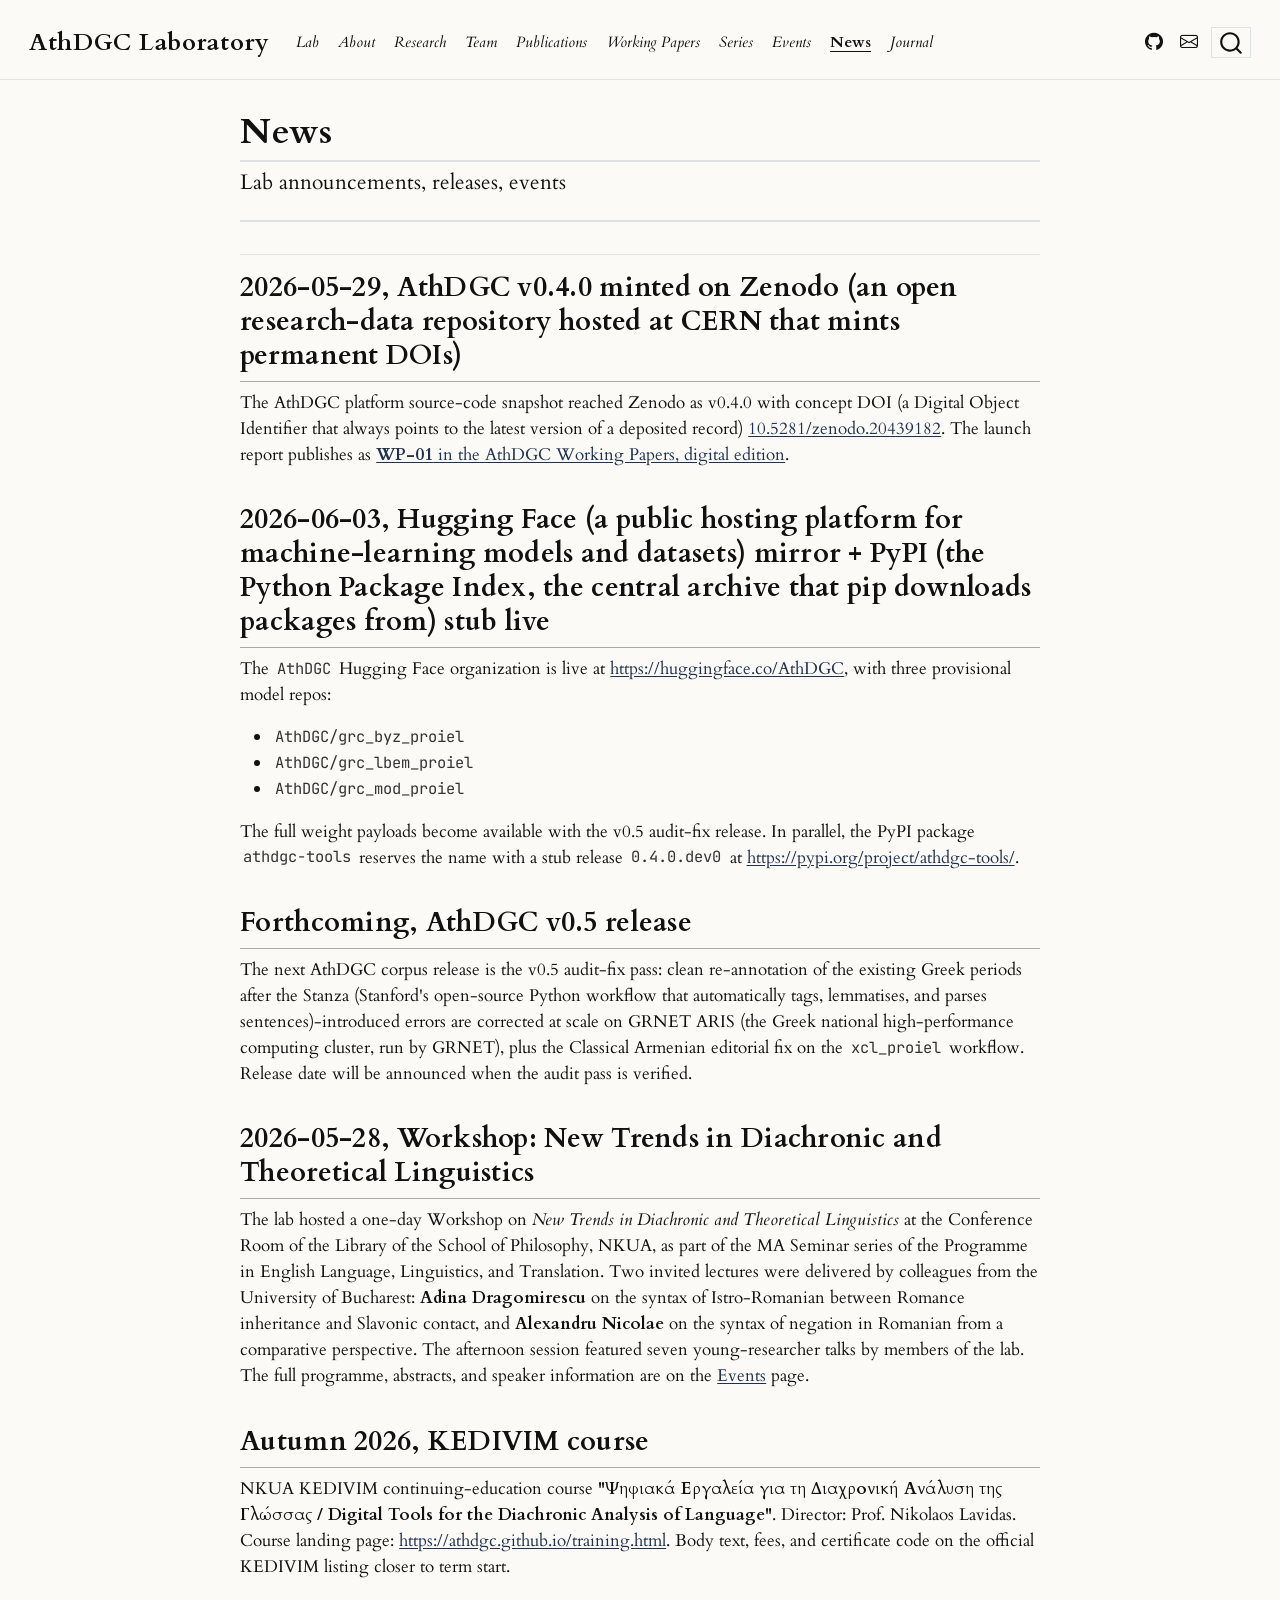
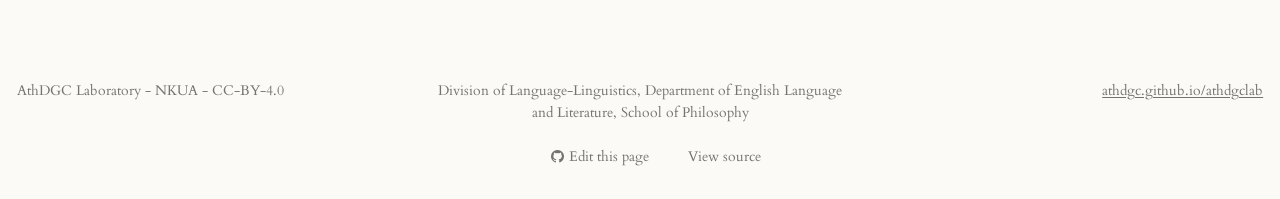
==== news.html @ 8c5eea81 "AthDGC Laboratory website" ====
<!DOCTYPE html>
<html xmlns="http://www.w3.org/1999/xhtml" lang="en" xml:lang="en"><head>

<meta charset="utf-8">
<meta name="generator" content="quarto-1.9.38">

<meta name="viewport" content="width=device-width, initial-scale=1.0, user-scalable=yes">


<title>News – AthDGC Laboratory</title>
<style>
/* Default styles provided by pandoc.
** See https://pandoc.org/MANUAL.html#variables-for-html for config info.
*/
code{white-space: pre-wrap;}
span.smallcaps{font-variant: small-caps;}
div.columns{display: flex; gap: min(4vw, 1.5em);}
div.column{flex: auto; overflow-x: auto;}
div.hanging-indent{margin-left: 1.5em; text-indent: -1.5em;}
ul.task-list{list-style: none;}
ul.task-list li input[type="checkbox"] {
  width: 0.8em;
  margin: 0 0.8em 0.2em -1em; /* quarto-specific, see https://github.com/quarto-dev/quarto-cli/issues/4556 */ 
  vertical-align: middle;
}
</style>


<script src="site_libs/quarto-nav/quarto-nav.js"></script>
<script src="site_libs/quarto-nav/headroom.min.js"></script>
<script src="site_libs/clipboard/clipboard.min.js"></script>
<script src="site_libs/quarto-search/autocomplete.umd.js"></script>
<script src="site_libs/quarto-search/fuse.min.js"></script>
<script src="site_libs/quarto-search/quarto-search.js"></script>
<meta name="quarto:offset" content="./">
<link href="./assets/favicon.svg" rel="icon" type="image/svg+xml">
<script src="site_libs/quarto-html/quarto.js" type="module"></script>
<script src="site_libs/quarto-html/tabsets/tabsets.js" type="module"></script>
<script src="site_libs/quarto-html/popper.min.js"></script>
<script src="site_libs/quarto-html/tippy.umd.min.js"></script>
<script src="site_libs/quarto-html/anchor.min.js"></script>
<link href="site_libs/quarto-html/tippy.css" rel="stylesheet">
<link href="site_libs/quarto-html/quarto-syntax-highlighting-4f28ba486269c24c37d6df9a1cf56ebb.css" rel="stylesheet" id="quarto-text-highlighting-styles">
<script src="site_libs/bootstrap/bootstrap.min.js"></script>
<link href="site_libs/bootstrap/bootstrap-icons.css" rel="stylesheet">
<link href="site_libs/bootstrap/bootstrap-739c84139b13f6cf8698549b638f01c8.min.css" rel="stylesheet" append-hash="true" id="quarto-bootstrap" data-mode="light">
<script id="quarto-search-options" type="application/json">{
  "location": "navbar",
  "copy-button": false,
  "collapse-after": 3,
  "panel-placement": "end",
  "type": "overlay",
  "limit": 50,
  "keyboard-shortcut": [
    "f",
    "/",
    "s"
  ],
  "language": {
    "search-no-results-text": "No results",
    "search-matching-documents-text": "matching documents",
    "search-copy-link-title": "Copy link to search",
    "search-hide-matches-text": "Hide additional matches",
    "search-more-match-text": "more match in this document",
    "search-more-matches-text": "more matches in this document",
    "search-clear-button-title": "Clear",
    "search-text-placeholder": "",
    "search-detached-cancel-button-title": "Cancel",
    "search-submit-button-title": "Submit",
    "search-label": "Search"
  }
}</script>


<link rel="stylesheet" href="themes/lavidas-extras.css">
</head>

<body class="nav-fixed fullcontent quarto-light">

<div id="quarto-search-results"></div>
  <header id="quarto-header" class="headroom fixed-top">
    <nav class="navbar navbar-expand-lg " data-bs-theme="dark">
      <div class="navbar-container container-fluid">
      <div class="navbar-brand-container mx-auto">
    <a class="navbar-brand" href="./index.html">
    <span class="navbar-title">AthDGC Laboratory</span>
    </a>
  </div>
            <div id="quarto-search" class="" title="Search"></div>
          <button class="navbar-toggler" type="button" data-bs-toggle="collapse" data-bs-target="#navbarCollapse" aria-controls="navbarCollapse" role="menu" aria-expanded="false" aria-label="Toggle navigation" onclick="if (window.quartoToggleHeadroom) { window.quartoToggleHeadroom(); }">
  <span class="navbar-toggler-icon"></span>
</button>
          <div class="collapse navbar-collapse" id="navbarCollapse">
            <ul class="navbar-nav navbar-nav-scroll me-auto">
  <li class="nav-item">
    <a class="nav-link" href="./index.html"> 
<span class="menu-text">Lab</span></a>
  </li>  
  <li class="nav-item">
    <a class="nav-link" href="./about.html"> 
<span class="menu-text">About</span></a>
  </li>  
  <li class="nav-item">
    <a class="nav-link" href="./research.html"> 
<span class="menu-text">Research</span></a>
  </li>  
  <li class="nav-item">
    <a class="nav-link" href="./team.html"> 
<span class="menu-text">Team</span></a>
  </li>  
  <li class="nav-item">
    <a class="nav-link" href="./publications.html"> 
<span class="menu-text">Publications</span></a>
  </li>  
  <li class="nav-item">
    <a class="nav-link" href="./working-papers.html"> 
<span class="menu-text">Working Papers</span></a>
  </li>  
  <li class="nav-item">
    <a class="nav-link" href="./series.html"> 
<span class="menu-text">Series</span></a>
  </li>  
  <li class="nav-item">
    <a class="nav-link" href="./events.html"> 
<span class="menu-text">Events</span></a>
  </li>  
  <li class="nav-item">
    <a class="nav-link active" href="./news.html" aria-current="page"> 
<span class="menu-text">News</span></a>
  </li>  
  <li class="nav-item">
    <a class="nav-link" href="./journal.html"> 
<span class="menu-text">Journal</span></a>
  </li>  
</ul>
            <ul class="navbar-nav navbar-nav-scroll ms-auto">
  <li class="nav-item compact">
    <a class="nav-link" href="https://github.com/AthDGC"> <i class="bi bi-github" role="img" aria-label="GitHub">
</i> 
<span class="menu-text"></span></a>
  </li>  
  <li class="nav-item compact">
    <a class="nav-link" href="mailto:nlavidas@enl.uoa.gr"> <i class="bi bi-envelope" role="img" aria-label="Contact">
</i> 
<span class="menu-text"></span></a>
  </li>  
</ul>
          </div> <!-- /navcollapse -->
            <div class="quarto-navbar-tools">
</div>
      </div> <!-- /container-fluid -->
    </nav>
</header>
<!-- content -->
<div id="quarto-content" class="quarto-container page-columns page-rows-contents page-layout-article page-navbar">
<!-- sidebar -->
<!-- margin-sidebar -->
    
<!-- main -->
<main class="content" id="quarto-document-content">

<header id="title-block-header" class="quarto-title-block default">
<div class="quarto-title">
<h1 class="title">News</h1>
<p class="subtitle lead">Lab announcements, releases, events</p>
</div>



<div class="quarto-title-meta">

    
  
    
  </div>
  


</header>


<section id="athdgc-v0.4.0-minted-on-zenodo-an-open-research-data-repository-hosted-at-cern-that-mints-permanent-dois" class="level2">
<h2 class="anchored" data-anchor-id="athdgc-v0.4.0-minted-on-zenodo-an-open-research-data-repository-hosted-at-cern-that-mints-permanent-dois">2026-05-29, AthDGC v0.4.0 minted on Zenodo (an open research-data repository hosted at CERN that mints permanent DOIs)</h2>
<p>The AthDGC platform source-code snapshot reached Zenodo as v0.4.0 with concept DOI (a Digital Object Identifier that always points to the latest version of a deposited record) <a href="https://doi.org/10.5281/zenodo.20439182">10.5281/zenodo.20439182</a>. The launch report publishes as <a href="./papers/01-athdgc-launch.html"><strong>WP-01</strong> in the AthDGC Working Papers, digital edition</a>.</p>
</section>
<section id="hugging-face-a-public-hosting-platform-for-machine-learning-models-and-datasets-mirror-pypi-the-python-package-index-the-central-archive-that-pip-downloads-packages-from-stub-live" class="level2">
<h2 class="anchored" data-anchor-id="hugging-face-a-public-hosting-platform-for-machine-learning-models-and-datasets-mirror-pypi-the-python-package-index-the-central-archive-that-pip-downloads-packages-from-stub-live">2026-06-03, Hugging Face (a public hosting platform for machine-learning models and datasets) mirror + PyPI (the Python Package Index, the central archive that pip downloads packages from) stub live</h2>
<p>The <code>AthDGC</code> Hugging Face organization is live at <a href="https://huggingface.co/AthDGC" class="uri">https://huggingface.co/AthDGC</a>, with three provisional model repos:</p>
<ul>
<li><code>AthDGC/grc_byz_proiel</code></li>
<li><code>AthDGC/grc_lbem_proiel</code></li>
<li><code>AthDGC/grc_mod_proiel</code></li>
</ul>
<p>The full weight payloads become available with the v0.5 audit-fix release. In parallel, the PyPI package <code>athdgc-tools</code> reserves the name with a stub release <code>0.4.0.dev0</code> at <a href="https://pypi.org/project/athdgc-tools/" class="uri">https://pypi.org/project/athdgc-tools/</a>.</p>
</section>
<section id="forthcoming-athdgc-v0.5-release" class="level2">
<h2 class="anchored" data-anchor-id="forthcoming-athdgc-v0.5-release">Forthcoming, AthDGC v0.5 release</h2>
<p>The next AthDGC corpus release is the v0.5 audit-fix pass: clean re-annotation of the existing Greek periods after the Stanza (Stanford's open-source Python workflow that automatically tags, lemmatises, and parses sentences)-introduced errors are corrected at scale on GRNET ARIS (the Greek national high-performance computing cluster, run by GRNET), plus the Classical Armenian editorial fix on the <code>xcl_proiel</code> workflow. Release date will be announced when the audit pass is verified.</p>
</section>
<section id="workshop-new-trends-in-diachronic-and-theoretical-linguistics" class="level2">
<h2 class="anchored" data-anchor-id="workshop-new-trends-in-diachronic-and-theoretical-linguistics">2026-05-28, Workshop: New Trends in Diachronic and Theoretical Linguistics</h2>
<p>The lab hosted a one-day Workshop on <em>New Trends in Diachronic and Theoretical Linguistics</em> at the Conference Room of the Library of the School of Philosophy, NKUA, as part of the MA Seminar series of the Programme in English Language, Linguistics, and Translation. Two invited lectures were delivered by colleagues from the University of Bucharest: <strong>Adina Dragomirescu</strong> on the syntax of Istro-Romanian between Romance inheritance and Slavonic contact, and <strong>Alexandru Nicolae</strong> on the syntax of negation in Romanian from a comparative perspective. The afternoon session featured seven young-researcher talks by members of the lab. The full programme, abstracts, and speaker information are on the <a href="./events.html">Events</a> page.</p>
</section>
<section id="autumn-2026-kedivim-course" class="level2">
<h2 class="anchored" data-anchor-id="autumn-2026-kedivim-course">Autumn 2026, KEDIVIM course</h2>
<p>NKUA KEDIVIM continuing-education course <strong>"Ψηφιακά Εργαλεία για τη Διαχρονική Ανάλυση της Γλώσσας / Digital Tools for the Diachronic Analysis of Language"</strong>. Director: Prof. Nikolaos Lavidas. Course landing page: <a href="https://athdgc.github.io/training.html" class="uri">https://athdgc.github.io/training.html</a>. Body text, fees, and certificate code on the official KEDIVIM listing closer to term start.</p>


</section>

</main> <!-- /main -->
<script id="quarto-html-after-body" type="application/javascript">
  window.document.addEventListener("DOMContentLoaded", function (event) {
    const icon = "";
    const anchorJS = new window.AnchorJS();
    anchorJS.options = {
      placement: 'right',
      icon: icon
    };
    anchorJS.add('.anchored');
    const isCodeAnnotation = (el) => {
      for (const clz of el.classList) {
        if (clz.startsWith('code-annotation-')) {                     
          return true;
        }
      }
      return false;
    }
    const onCopySuccess = function(e) {
      // button target
      const button = e.trigger;
      // don't keep focus
      button.blur();
      // flash "checked"
      button.classList.add('code-copy-button-checked');
      var currentTitle = button.getAttribute("title");
      button.setAttribute("title", "Copied!");
      let tooltip;
      if (window.bootstrap) {
        button.setAttribute("data-bs-toggle", "tooltip");
        button.setAttribute("data-bs-placement", "left");
        button.setAttribute("data-bs-title", "Copied!");
        tooltip = new bootstrap.Tooltip(button, 
          { trigger: "manual", 
            customClass: "code-copy-button-tooltip",
            offset: [0, -8]});
        tooltip.show();    
      }
      setTimeout(function() {
        if (tooltip) {
          tooltip.hide();
          button.removeAttribute("data-bs-title");
          button.removeAttribute("data-bs-toggle");
          button.removeAttribute("data-bs-placement");
        }
        button.setAttribute("title", currentTitle);
        button.classList.remove('code-copy-button-checked');
      }, 1000);
      // clear code selection
      e.clearSelection();
    }
    const getTextToCopy = function(trigger) {
      const outerScaffold = trigger.parentElement.cloneNode(true);
      const codeEl = outerScaffold.querySelector('code');
      for (const childEl of codeEl.children) {
        if (isCodeAnnotation(childEl)) {
          childEl.remove();
        }
      }
      return codeEl.innerText;
    }
    const clipboard = new window.ClipboardJS('.code-copy-button:not([data-in-quarto-modal])', {
      text: getTextToCopy
    });
    clipboard.on('success', onCopySuccess);
    if (window.document.getElementById('quarto-embedded-source-code-modal')) {
      const clipboardModal = new window.ClipboardJS('.code-copy-button[data-in-quarto-modal]', {
        text: getTextToCopy,
        container: window.document.getElementById('quarto-embedded-source-code-modal')
      });
      clipboardModal.on('success', onCopySuccess);
    }
      var localhostRegex = new RegExp(/^(?:http|https):\/\/localhost\:?[0-9]*\//);
      var mailtoRegex = new RegExp(/^mailto:/);
        var filterRegex = new RegExp("https:\/\/athdgc\.github\.io\/athdgclab");
      var isInternal = (href) => {
          return filterRegex.test(href) || localhostRegex.test(href) || mailtoRegex.test(href);
      }
      // Inspect non-navigation links and adorn them if external
     var links = window.document.querySelectorAll('a[href]:not(.nav-link):not(.navbar-brand):not(.toc-action):not(.sidebar-link):not(.sidebar-item-toggle):not(.pagination-link):not(.no-external):not([aria-hidden]):not(.dropdown-item):not(.quarto-navigation-tool):not(.about-link)');
      for (var i=0; i<links.length; i++) {
        const link = links[i];
        if (!isInternal(link.href)) {
          // undo the damage that might have been done by quarto-nav.js in the case of
          // links that we want to consider external
          if (link.dataset.originalHref !== undefined) {
            link.href = link.dataset.originalHref;
          }
        }
      }
    function tippyHover(el, contentFn, onTriggerFn, onUntriggerFn) {
      const config = {
        allowHTML: true,
        maxWidth: 500,
        delay: 100,
        arrow: false,
        appendTo: function(el) {
            return el.parentElement;
        },
        interactive: true,
        interactiveBorder: 10,
        theme: 'quarto',
        placement: 'bottom-start',
      };
      if (contentFn) {
        config.content = contentFn;
      }
      if (onTriggerFn) {
        config.onTrigger = onTriggerFn;
      }
      if (onUntriggerFn) {
        config.onUntrigger = onUntriggerFn;
      }
      window.tippy(el, config); 
    }
    const noterefs = window.document.querySelectorAll('a[role="doc-noteref"]');
    for (var i=0; i<noterefs.length; i++) {
      const ref = noterefs[i];
      tippyHover(ref, function() {
        // use id or data attribute instead here
        let href = ref.getAttribute('data-footnote-href') || ref.getAttribute('href');
        try { href = new URL(href).hash; } catch {}
        const id = href.replace(/^#\/?/, "");
        const note = window.document.getElementById(id);
        if (note) {
          return note.innerHTML;
        } else {
          return "";
        }
      });
    }
    const xrefs = window.document.querySelectorAll('a.quarto-xref');
    const processXRef = (id, note) => {
      // Strip column container classes
      const stripColumnClz = (el) => {
        el.classList.remove("page-full", "page-columns");
        if (el.children) {
          for (const child of el.children) {
            stripColumnClz(child);
          }
        }
      }
      stripColumnClz(note)
      if (id === null || id.startsWith('sec-')) {
        // Special case sections, only their first couple elements
        const container = document.createElement("div");
        if (note.children && note.children.length > 2) {
          container.appendChild(note.children[0].cloneNode(true));
          for (let i = 1; i < note.children.length; i++) {
            const child = note.children[i];
            if (child.tagName === "P" && child.innerText === "") {
              continue;
            } else {
              container.appendChild(child.cloneNode(true));
              break;
            }
          }
          if (window.Quarto?.typesetMath) {
            window.Quarto.typesetMath(container);
          }
          return container.innerHTML
        } else {
          if (window.Quarto?.typesetMath) {
            window.Quarto.typesetMath(note);
          }
          return note.innerHTML;
        }
      } else {
        // Remove any anchor links if they are present
        const anchorLink = note.querySelector('a.anchorjs-link');
        if (anchorLink) {
          anchorLink.remove();
        }
        if (window.Quarto?.typesetMath) {
          window.Quarto.typesetMath(note);
        }
        if (note.classList.contains("callout")) {
          return note.outerHTML;
        } else {
          return note.innerHTML;
        }
      }
    }
    for (var i=0; i<xrefs.length; i++) {
      const xref = xrefs[i];
      tippyHover(xref, undefined, function(instance) {
        instance.disable();
        let url = xref.getAttribute('href');
        let hash = undefined; 
        if (url.startsWith('#')) {
          hash = url;
        } else {
          try { hash = new URL(url).hash; } catch {}
        }
        if (hash) {
          const id = hash.replace(/^#\/?/, "");
          const note = window.document.getElementById(id);
          if (note !== null) {
            try {
              const html = processXRef(id, note.cloneNode(true));
              instance.setContent(html);
            } finally {
              instance.enable();
              instance.show();
            }
          } else {
            // See if we can fetch this
            fetch(url.split('#')[0])
            .then(res => res.text())
            .then(html => {
              const parser = new DOMParser();
              const htmlDoc = parser.parseFromString(html, "text/html");
              const note = htmlDoc.getElementById(id);
              if (note !== null) {
                const html = processXRef(id, note);
                instance.setContent(html);
              } 
            }).finally(() => {
              instance.enable();
              instance.show();
            });
          }
        } else {
          // See if we can fetch a full url (with no hash to target)
          // This is a special case and we should probably do some content thinning / targeting
          fetch(url)
          .then(res => res.text())
          .then(html => {
            const parser = new DOMParser();
            const htmlDoc = parser.parseFromString(html, "text/html");
            const note = htmlDoc.querySelector('main.content');
            if (note !== null) {
              // This should only happen for chapter cross references
              // (since there is no id in the URL)
              // remove the first header
              if (note.children.length > 0 && note.children[0].tagName === "HEADER") {
                note.children[0].remove();
              }
              const html = processXRef(null, note);
              instance.setContent(html);
            } 
          }).finally(() => {
            instance.enable();
            instance.show();
          });
        }
      }, function(instance) {
      });
    }
        let selectedAnnoteEl;
        const selectorForAnnotation = ( cell, annotation) => {
          let cellAttr = 'data-code-cell="' + cell + '"';
          let lineAttr = 'data-code-annotation="' +  annotation + '"';
          const selector = 'span[' + cellAttr + '][' + lineAttr + ']';
          return selector;
        }
        const selectCodeLines = (annoteEl) => {
          const doc = window.document;
          const targetCell = annoteEl.getAttribute("data-target-cell");
          const targetAnnotation = annoteEl.getAttribute("data-target-annotation");
          const annoteSpan = window.document.querySelector(selectorForAnnotation(targetCell, targetAnnotation));
          const lines = annoteSpan.getAttribute("data-code-lines").split(",");
          const lineIds = lines.map((line) => {
            return targetCell + "-" + line;
          })
          let top = null;
          let height = null;
          let parent = null;
          if (lineIds.length > 0) {
              //compute the position of the single el (top and bottom and make a div)
              const el = window.document.getElementById(lineIds[0]);
              top = el.offsetTop;
              height = el.offsetHeight;
              parent = el.parentElement.parentElement;
            if (lineIds.length > 1) {
              const lastEl = window.document.getElementById(lineIds[lineIds.length - 1]);
              const bottom = lastEl.offsetTop + lastEl.offsetHeight;
              height = bottom - top;
            }
            if (top !== null && height !== null && parent !== null) {
              // cook up a div (if necessary) and position it 
              let div = window.document.getElementById("code-annotation-line-highlight");
              if (div === null) {
                div = window.document.createElement("div");
                div.setAttribute("id", "code-annotation-line-highlight");
                div.style.position = 'absolute';
                parent.appendChild(div);
              }
              div.style.top = top - 2 + "px";
              div.style.height = height + 4 + "px";
              div.style.left = 0;
              let gutterDiv = window.document.getElementById("code-annotation-line-highlight-gutter");
              if (gutterDiv === null) {
                gutterDiv = window.document.createElement("div");
                gutterDiv.setAttribute("id", "code-annotation-line-highlight-gutter");
                gutterDiv.style.position = 'absolute';
                const codeCell = window.document.getElementById(targetCell);
                const gutter = codeCell.querySelector('.code-annotation-gutter');
                gutter.appendChild(gutterDiv);
              }
              gutterDiv.style.top = top - 2 + "px";
              gutterDiv.style.height = height + 4 + "px";
            }
            selectedAnnoteEl = annoteEl;
          }
        };
        const unselectCodeLines = () => {
          const elementsIds = ["code-annotation-line-highlight", "code-annotation-line-highlight-gutter"];
          elementsIds.forEach((elId) => {
            const div = window.document.getElementById(elId);
            if (div) {
              div.remove();
            }
          });
          selectedAnnoteEl = undefined;
        };
          // Handle positioning of the toggle
      window.addEventListener(
        "resize",
        throttle(() => {
          elRect = undefined;
          if (selectedAnnoteEl) {
            selectCodeLines(selectedAnnoteEl);
          }
        }, 10)
      );
      function throttle(fn, ms) {
      let throttle = false;
      let timer;
        return (...args) => {
          if(!throttle) { // first call gets through
              fn.apply(this, args);
              throttle = true;
          } else { // all the others get throttled
              if(timer) clearTimeout(timer); // cancel #2
              timer = setTimeout(() => {
                fn.apply(this, args);
                timer = throttle = false;
              }, ms);
          }
        };
      }
        // Attach click handler to the DT
        const annoteDls = window.document.querySelectorAll('dt[data-target-cell]');
        for (const annoteDlNode of annoteDls) {
          annoteDlNode.addEventListener('click', (event) => {
            const clickedEl = event.target;
            if (clickedEl !== selectedAnnoteEl) {
              unselectCodeLines();
              const activeEl = window.document.querySelector('dt[data-target-cell].code-annotation-active');
              if (activeEl) {
                activeEl.classList.remove('code-annotation-active');
              }
              selectCodeLines(clickedEl);
              clickedEl.classList.add('code-annotation-active');
            } else {
              // Unselect the line
              unselectCodeLines();
              clickedEl.classList.remove('code-annotation-active');
            }
          });
        }
    const findCites = (el) => {
      const parentEl = el.parentElement;
      if (parentEl) {
        const cites = parentEl.dataset.cites;
        if (cites) {
          return {
            el,
            cites: cites.split(' ')
          };
        } else {
          return findCites(el.parentElement)
        }
      } else {
        return undefined;
      }
    };
    var bibliorefs = window.document.querySelectorAll('a[role="doc-biblioref"]');
    for (var i=0; i<bibliorefs.length; i++) {
      const ref = bibliorefs[i];
      const citeInfo = findCites(ref);
      if (citeInfo) {
        tippyHover(citeInfo.el, function() {
          var popup = window.document.createElement('div');
          citeInfo.cites.forEach(function(cite) {
            var citeDiv = window.document.createElement('div');
            citeDiv.classList.add('hanging-indent');
            citeDiv.classList.add('csl-entry');
            var biblioDiv = window.document.getElementById('ref-' + cite);
            if (biblioDiv) {
              citeDiv.innerHTML = biblioDiv.innerHTML;
            }
            popup.appendChild(citeDiv);
          });
          return popup.innerHTML;
        });
      }
    }
  });
  </script>
</div> <!-- /content -->
<footer class="footer">
  <div class="nav-footer">
    <div class="nav-footer-left">
<p>AthDGC Laboratory - NKUA - CC-BY-4.0</p>
</div>   
    <div class="nav-footer-center">
<p>Division of Language-Linguistics, Department of English Language and Literature, School of Philosophy</p>
<div class="toc-actions"><ul><li><a href="https://github.com/AthDGC/athdgclab/edit/main/news.qmd" class="toc-action"><i class="bi bi-github"></i>Edit this page</a></li><li><a href="https://github.com/AthDGC/athdgclab/blob/main/news.qmd" class="toc-action"><i class="bi empty"></i>View source</a></li></ul></div></div>
    <div class="nav-footer-right">
<p><a href="https://athdgc.github.io/athdgclab">athdgc.github.io/athdgclab</a></p>
</div>
  </div>
</footer>




</body></html>
---- site_libs/quarto-html/tippy.css ----
.tippy-box[data-animation=fade][data-state=hidden]{opacity:0}[data-tippy-root]{max-width:calc(100vw - 10px)}.tippy-box{position:relative;background-color:#333;color:#fff;border-radius:4px;font-size:14px;line-height:1.4;white-space:normal;outline:0;transition-property:transform,visibility,opacity}.tippy-box[data-placement^=top]>.tippy-arrow{bottom:0}.tippy-box[data-placement^=top]>.tippy-arrow:before{bottom:-7px;left:0;border-width:8px 8px 0;border-top-color:initial;transform-origin:center top}.tippy-box[data-placement^=bottom]>.tippy-arrow{top:0}.tippy-box[data-placement^=bottom]>.tippy-arrow:before{top:-7px;left:0;border-width:0 8px 8px;border-bottom-color:initial;transform-origin:center bottom}.tippy-box[data-placement^=left]>.tippy-arrow{right:0}.tippy-box[data-placement^=left]>.tippy-arrow:before{border-width:8px 0 8px 8px;border-left-color:initial;right:-7px;transform-origin:center left}.tippy-box[data-placement^=right]>.tippy-arrow{left:0}.tippy-box[data-placement^=right]>.tippy-arrow:before{left:-7px;border-width:8px 8px 8px 0;border-right-color:initial;transform-origin:center right}.tippy-box[data-inertia][data-state=visible]{transition-timing-function:cubic-bezier(.54,1.5,.38,1.11)}.tippy-arrow{width:16px;height:16px;color:#333}.tippy-arrow:before{content:"";position:absolute;border-color:transparent;border-style:solid}.tippy-content{position:relative;padding:5px 9px;z-index:1}
---- site_libs/quarto-html/quarto-syntax-highlighting-4f28ba486269c24c37d6df9a1cf56ebb.css ----
/* quarto syntax highlight colors */
:root {
  --quarto-hl-ot-color: #003B4F;
  --quarto-hl-at-color: #657422;
  --quarto-hl-ss-color: #20794D;
  --quarto-hl-an-color: #5E5E5E;
  --quarto-hl-fu-color: #4758AB;
  --quarto-hl-st-color: #20794D;
  --quarto-hl-cf-color: #003B4F;
  --quarto-hl-op-color: #5E5E5E;
  --quarto-hl-er-color: #AD0000;
  --quarto-hl-bn-color: #AD0000;
  --quarto-hl-al-color: #AD0000;
  --quarto-hl-va-color: #111111;
  --quarto-hl-bu-color: inherit;
  --quarto-hl-ex-color: inherit;
  --quarto-hl-pp-color: #AD0000;
  --quarto-hl-in-color: #5E5E5E;
  --quarto-hl-vs-color: #20794D;
  --quarto-hl-wa-color: #5E5E5E;
  --quarto-hl-do-color: #5E5E5E;
  --quarto-hl-im-color: #00769E;
  --quarto-hl-ch-color: #20794D;
  --quarto-hl-dt-color: #AD0000;
  --quarto-hl-fl-color: #AD0000;
  --quarto-hl-co-color: #5E5E5E;
  --quarto-hl-cv-color: #5E5E5E;
  --quarto-hl-cn-color: #8f5902;
  --quarto-hl-sc-color: #5E5E5E;
  --quarto-hl-dv-color: #AD0000;
  --quarto-hl-kw-color: #003B4F;
}

/* other quarto variables */
:root {
  --quarto-font-monospace: "JetBrains Mono", "DejaVu Sans Mono", "Consolas", monospace;
}

/* syntax highlight based on Pandoc's rules */
pre > code.sourceCode > span {
  color: #003B4F;
}

code.sourceCode > span {
  color: #003B4F;
}

div.sourceCode,
div.sourceCode pre.sourceCode {
  color: #003B4F;
}

/* Normal */
code span {
  color: #003B4F;
}

/* Alert */
code span.al {
  color: #AD0000;
  font-style: inherit;
}

/* Annotation */
code span.an {
  color: #5E5E5E;
  font-style: inherit;
}

/* Attribute */
code span.at {
  color: #657422;
  font-style: inherit;
}

/* BaseN */
code span.bn {
  color: #AD0000;
  font-style: inherit;
}

/* BuiltIn */
code span.bu {
  font-style: inherit;
}

/* ControlFlow */
code span.cf {
  color: #003B4F;
  font-weight: bold;
  font-style: inherit;
}

/* Char */
code span.ch {
  color: #20794D;
  font-style: inherit;
}

/* Constant */
code span.cn {
  color: #8f5902;
  font-style: inherit;
}

/* Comment */
code span.co {
  color: #5E5E5E;
  font-style: inherit;
}

/* CommentVar */
code span.cv {
  color: #5E5E5E;
  font-style: italic;
}

/* Documentation */
code span.do {
  color: #5E5E5E;
  font-style: italic;
}

/* DataType */
code span.dt {
  color: #AD0000;
  font-style: inherit;
}

/* DecVal */
code span.dv {
  color: #AD0000;
  font-style: inherit;
}

/* Error */
code span.er {
  color: #AD0000;
  font-style: inherit;
}

/* Extension */
code span.ex {
  font-style: inherit;
}

/* Float */
code span.fl {
  color: #AD0000;
  font-style: inherit;
}

/* Function */
code span.fu {
  color: #4758AB;
  font-style: inherit;
}

/* Import */
code span.im {
  color: #00769E;
  font-style: inherit;
}

/* Information */
code span.in {
  color: #5E5E5E;
  font-style: inherit;
}

/* Keyword */
code span.kw {
  color: #003B4F;
  font-weight: bold;
  font-style: inherit;
}

/* Operator */
code span.op {
  color: #5E5E5E;
  font-style: inherit;
}

/* Other */
code span.ot {
  color: #003B4F;
  font-style: inherit;
}

/* Preprocessor */
code span.pp {
  color: #AD0000;
  font-style: inherit;
}

/* SpecialChar */
code span.sc {
  color: #5E5E5E;
  font-style: inherit;
}

/* SpecialString */
code span.ss {
  color: #20794D;
  font-style: inherit;
}

/* String */
code span.st {
  color: #20794D;
  font-style: inherit;
}

/* Variable */
code span.va {
  color: #111111;
  font-style: inherit;
}

/* VerbatimString */
code span.vs {
  color: #20794D;
  font-style: inherit;
}

/* Warning */
code span.wa {
  color: #5E5E5E;
  font-style: italic;
}

.prevent-inlining {
  content: "</";
}

/*# sourceMappingURL=6366a31870d2d0fa0f3e9b34a5394ad7.css.map */
---- themes/lavidas-extras.css ----
/* Font import for Old Standard TT (Didot-style Greek) + Cardo + JetBrains Mono */
@import url('https://fonts.googleapis.com/css2?family=Old+Standard+TT:ital,wght@0,400;0,700;1,400&family=Cardo:ital,wght@0,400;0,700;1,400&family=JetBrains+Mono:wght@400;600&display=swap');

/* Greek-glyph polish: nudge Cardo Greek slightly lower for descender clarity */
.greek, [lang="grc"], [lang="el"] {
  font-feature-settings: "kern" 1, "liga" 1;
}

/* PROIEL tree visualisation - inherits the house typography */
.proiel-tree {
  font-family: "JetBrains Mono", monospace;
  font-size: 0.85rem;
  line-height: 1.9;
  margin: 1rem 0;
}
.proiel-tree .pt-node {
  display: flex;
  gap: 14px;
  align-items: baseline;
  padding: 1px 0;
}
.proiel-tree .pt-node[data-depth="0"]::before { content: "• "; color: #777; }
.proiel-tree .pt-node[data-depth="1"]::before,
.proiel-tree .pt-node[data-depth="2"]::before,
.proiel-tree .pt-node[data-depth="3"]::before,
.proiel-tree .pt-node[data-depth="4"]::before { content: "└─ "; color: #777; }
.proiel-tree .pt-id { color: #777; min-width: 28px; }
.proiel-tree .pt-rel { color: #111; font-style: italic; min-width: 72px; }
.proiel-tree .pt-form { font-family: "Old Standard TT", serif; font-size: 1.1rem; color: #111; min-width: 90px; }
.proiel-tree .pt-lemma { font-family: "Old Standard TT", serif; font-style: italic; color: #444; min-width: 80px; }
.proiel-tree .pt-pos { color: #777; font-size: 0.78em; min-width: 40px; }
.proiel-tree .pt-feat { color: #777; font-size: 0.78em; max-width: 320px; overflow: hidden; text-overflow: ellipsis; white-space: nowrap; }

/* Citation block: monospace DOI with subtle frame */
.citation-block {
  font-family: "JetBrains Mono", monospace;
  font-size: 0.85rem;
  border-left: 2px solid #aaa;
  padding: 0.6rem 0 0.6rem 1rem;
  margin: 1.2rem 0;
  color: #333;
}

/* Hide colored Quarto announcement / callout backgrounds */
.callout.callout-note, .callout.callout-tip, .callout.callout-important,
.callout.callout-warning, .callout.callout-caution {
  background: transparent !important;
  border-left: 2px solid #aaa !important;
}
.callout-header { background: transparent !important; }

/* ============================================================
   PROIEL sample blocks (samples.qmd)
   .proiel-tree    -- ASCII-art dependency tree, monospaced
   .proiel-arg     -- argument-structure frame table
   .proiel-xml     -- raw PROIEL XML 2.0 code block
   .proiel-key     -- legend block (italic serif)
   ============================================================ */

.proiel-tree pre,
.proiel-tree code {
  font-family: "JetBrains Mono", "DejaVu Sans Mono", monospace !important;
  font-size: 0.92rem !important;
  line-height: 1.6 !important;
  background: transparent !important;
  border: 0 !important;
  border-left: 2px solid #aaa !important;
  border-radius: 0 !important;
  padding: 0.8rem 0 0.8rem 1rem !important;
  margin: 0.4rem 0 1rem 0 !important;
  white-space: pre !important;
  color: #111 !important;
  overflow-x: auto;
}

.proiel-arg table {
  font-family: "Old Standard TT", "Cardo", Georgia, serif !important;
  font-size: 0.95rem !important;
  border-collapse: collapse !important;
  width: 100%;
  margin: 0.4rem 0 1.2rem 0 !important;
}
.proiel-arg th {
  text-align: left;
  border-bottom: 2px solid #aaa;
  padding: 0.4rem 0.6rem;
  font-weight: 600;
  font-style: normal;
  color: #111;
}
.proiel-arg td {
  border-bottom: 1px solid #ddd;
  padding: 0.4rem 0.6rem;
  color: #111;
}
.proiel-arg tr:last-child td { border-bottom: 1px solid #aaa; }

.proiel-xml pre,
.proiel-xml code {
  font-family: "JetBrains Mono", "DejaVu Sans Mono", monospace !important;
  font-size: 0.82rem !important;
  line-height: 1.45 !important;
  background: transparent !important;
  border: 0 !important;
  border-left: 2px solid #aaa !important;
  border-radius: 0 !important;
  padding: 0.6rem 0 0.6rem 1rem !important;
  margin: 0.4rem 0 1.2rem 0 !important;
  white-space: pre !important;
  color: #222 !important;
  overflow-x: auto;
  letter-spacing: -0.01em;
}

.proiel-key {
  font-style: italic;
  color: #555;
  font-size: 0.92rem;
  border-left: 2px solid #aaa;
  padding: 0.4rem 0 0.4rem 1rem;
  margin: 1rem 0;
}

/* Section separators on samples.qmd: replace default hr with thin double rule */
.quarto-document-content hr {
  border: 0;
  border-top: 1px solid #aaa;
  margin: 2.4rem 0;
}

/* ============================================================
   AthDGC PROIEL house-style review format (samples.qmd)
   ------------------------------------------------------------
   .proiel-frame       -- argument-structure synopsis table
   .proiel-review      -- token-by-token review table
   .proiel-tree-color  -- compact dependency overview, colored
   .proiel-legend      -- relation-colour legend strip
   .rel.rel-<NAME>     -- colored relation label, used inline

   Colour palette (AthDGC house-style academic, subdued; no neon, no
   AI-block fills, only ink-with-hue):
     pred       deep burgundy (the verb anchors the clause)
     sub        deep navy     (primary core argument)
     obj        teal          (secondary core argument)
     iobj       plum
     obl        sage          (oblique / agent / instrument)
     atr        ochre         (adnominal modifier)
     adv        warm ochre    (adverbial)
     voc        amber         (discourse: addressee)
     aux        gray          (auxiliary / article)
     xcomp/comp dusty plum    (embedded clause)
     coord      neutral grey  (coordination)
   ============================================================ */

.rel {
  font-style: italic;
  font-family: 'Old Standard TT', Cardo, Georgia, serif;
  letter-spacing: 0.01em;
}
.rel-pred   { color: #6b2c2c; }
.rel-sub    { color: #1f3050; }
.rel-obj    { color: #2c5d5d; }
.rel-iobj   { color: #5a3d6b; }
.rel-obl    { color: #3d5a3d; }
.rel-atr    { color: #7d5a2c; }
.rel-adv    { color: #8a6d2c; }
.rel-voc    { color: #a06a1c; }
.rel-aux    { color: #777777; }
.rel-xcomp,
.rel-comp   { color: #6b3d5d; }
.rel-coord  { color: #555555; }

/* .tk -- token form inside the colored tree, slightly bolder Old Standard TT */
.proiel-tree-color .tk {
  font-family: 'Old Standard TT', Cardo, Georgia, serif;
  font-weight: 600;
  color: #111;
}

.proiel-tree-color pre {
  font-family: 'JetBrains Mono', 'DejaVu Sans Mono', monospace !important;
  font-size: 0.92rem !important;
  line-height: 1.7 !important;
  background: transparent !important;
  border: 0 !important;
  border-left: 2px solid #aaa !important;
  border-radius: 0 !important;
  padding: 0.7rem 0 0.7rem 1rem !important;
  margin: 0.5rem 0 1.2rem 0 !important;
  white-space: pre !important;
  color: #111 !important;
  overflow-x: auto;
}
.proiel-tree-color pre .tk,
.proiel-tree-color pre .rel {
  font-family: 'Old Standard TT', Cardo, Georgia, serif !important;
  font-size: 1.02rem;
}
.proiel-tree-color pre .rel {
  font-weight: 600;
  font-style: italic;
}

/* .proiel-frame -- argument-structure synopsis */
.proiel-frame table {
  font-family: 'Old Standard TT', Cardo, Georgia, serif !important;
  font-size: 1.0rem !important;
  border-collapse: collapse !important;
  width: 100%;
  margin: 0.4rem 0 1.4rem 0;
}
.proiel-frame th,
.proiel-frame td {
  text-align: left;
  border-bottom: 1px solid #ddd;
  padding: 0.45rem 0.7rem;
  vertical-align: top;
  color: #111;
}
.proiel-frame tr:first-child td:first-child,
.proiel-frame tr:first-child th:first-child {
  border-bottom: 2px solid #aaa;
}
.proiel-frame tr:last-child td { border-bottom: 1px solid #aaa; }

/* .proiel-review -- the token-by-token review table */
.proiel-review table {
  font-family: 'Old Standard TT', Cardo, Georgia, serif !important;
  font-size: 0.96rem !important;
  border-collapse: collapse !important;
  width: 100%;
  margin: 0.4rem 0 1.4rem 0;
}
.proiel-review th {
  text-align: left;
  border-bottom: 2px solid #aaa;
  padding: 0.45rem 0.55rem;
  font-weight: 600;
  font-style: normal;
  font-size: 0.86rem;
  color: #555;
  letter-spacing: 0.02em;
  text-transform: uppercase;
}
.proiel-review td {
  border-bottom: 1px solid #ddd;
  padding: 0.42rem 0.55rem;
  vertical-align: top;
  color: #111;
}
.proiel-review tr:last-child td { border-bottom: 1px solid #aaa; }
.proiel-review td:nth-child(1) {  /* # */
  color: #888;
  font-family: 'JetBrains Mono', monospace;
  font-size: 0.86rem;
}
.proiel-review td:nth-child(5) {  /* morphology */
  font-family: 'JetBrains Mono', monospace;
  font-size: 0.86rem;
  color: #444;
}
.proiel-review td:nth-child(6) {  /* head ref */
  font-family: 'JetBrains Mono', monospace;
  font-size: 0.86rem;
  color: #444;
}

/* .proiel-legend -- horizontal strip of relation labels */
.proiel-legend {
  font-size: 0.92rem;
  line-height: 1.9;
  border-left: 2px solid #aaa;
  padding: 0.5rem 0 0.5rem 1rem;
  margin: 0.6rem 0 1.4rem 0;
  color: #444;
}
.proiel-legend .rel {
  display: inline-block;
  padding: 0 0.1rem;
}

/* ============================================================
   Valency frame (samples.qmd / .valency-frame)
   Predicate-argument display: voice/aspect/mood tags, slot table,
   linear-bracketed form. Used for the Iliad 1.1 review demo.
   ============================================================ */
.valency-frame {
  border-left: 2px solid #aaa;
  padding: 0.6rem 0 0.4rem 1.1rem;
  margin: 0.5rem 0 1.6rem 0;
}
.vf-head {
  display: flex;
  flex-wrap: wrap;
  align-items: baseline;
  gap: 0.6rem;
  margin-bottom: 0.7rem;
  padding-bottom: 0.5rem;
  border-bottom: 1px solid #ddd;
}
.vf-pred {
  font-family: 'Old Standard TT', 'Cardo', Georgia, serif;
  font-size: 1.5rem;
  font-weight: 700;
  color: #6b2c2c;
  letter-spacing: 0.01em;
}

/* ============================================================
   One-glance PROIEL card (samples.qmd / .one-glance)
   Simplest possible viz: one row per token in reading order
   with id, form, head pointer, coloured relation. Five columns,
   monospaced for the numeric cells, Old Standard TT for forms.
   ============================================================ */
.one-glance {
  border-left: 2px solid #aaa;
  padding: 0.6rem 0 0.4rem 1.1rem;
  margin: 0.5rem 0 1.6rem 0;
}
.og {
  display: flex;
  flex-direction: column;
  gap: 0.2rem;
  font-family: 'Old Standard TT', 'Cardo', Georgia, serif;
  font-size: 1.0rem;
  line-height: 1.55;
}
.og-head, .og-row {
  display: grid;
  grid-template-columns: 2.2rem 8rem 1fr 5.5rem;
  gap: 0.7rem;
  align-items: baseline;
  padding: 0.32rem 0.1rem;
  border-bottom: 1px solid #eee;
}
.og-head {
  border-bottom: 2px solid #aaa;
  font-family: 'JetBrains Mono', monospace;
  font-size: 0.74rem;
  letter-spacing: 0.06em;
  color: #555;
  font-weight: 600;
  text-transform: uppercase;
}
.og-row:last-child { border-bottom: 1px solid #aaa; }
.og-num {
  font-family: 'JetBrains Mono', monospace;
  font-size: 0.86rem;
  color: #888;
  text-align: right;
}
.og-tk {
  font-family: 'Old Standard TT', 'Cardo', Georgia, serif;
  font-size: 1.1rem;
  color: #111;
}
.og-pointer {
  font-family: 'JetBrains Mono', monospace;
  font-size: 0.86rem;
  color: #555;
}
.og-rel {
  font-family: 'Old Standard TT', 'Cardo', Georgia, serif;
  font-style: italic;
  font-weight: 600;
}
.og-root .og-pointer {
  font-style: italic;
  color: #777;
}
.og-relhead { font-family: inherit; }

@media (max-width: 640px) {
  .og-head, .og-row {
    grid-template-columns: 1.6rem 1fr 4.5rem;
  }
  .og-pointer { grid-column: 1 / -1; padding-left: 1.6rem; }
}
.vf-lemma {
  font-family: 'Old Standard TT', 'Cardo', Georgia, serif;
  font-size: 0.95rem;
  font-style: italic;
  color: #555;
}
.vf-tags {
  display: inline-flex;
  flex-wrap: wrap;
  gap: 0.35rem;
  margin-left: auto;
}
.vf-tag {
  display: inline-block;
  font-family: 'JetBrains Mono', monospace;
  font-size: 0.74rem;
  letter-spacing: 0.03em;
  padding: 0.1rem 0.5rem;
  border: 1px solid #aaa;
  color: #333;
  background: transparent;
  white-space: nowrap;
}
.vf-tag.vf-pos    { border-color: #6b2c2c; color: #6b2c2c; }
.vf-tag.vf-voice  { border-color: #2c5d5d; color: #2c5d5d; }
.vf-tag.vf-aspect { border-color: #3d5a3d; color: #3d5a3d; }
.vf-tag.vf-mood   { border-color: #7d5a2c; color: #7d5a2c; }
.vf-tag.vf-pn     { border-color: #555;    color: #444; }

.vf-slots { display: flex; flex-direction: column; gap: 0.35rem; }
.vf-slot {
  display: grid;
  grid-template-columns: 4rem minmax(0, 1fr) 9rem 9rem;
  gap: 0.6rem;
  align-items: baseline;
  padding: 0.25rem 0 0.25rem 0;
  border-bottom: 1px solid #eee;
  font-family: 'Old Standard TT', 'Cardo', Georgia, serif;
  font-size: 0.98rem;
}
.vf-slot:last-child { border-bottom: 0; }
.vf-rel { font-weight: 600; }
.vf-filler { color: #111; }
.vf-implicit { color: #888; font-style: italic; }
.vf-morph {
  font-family: 'JetBrains Mono', monospace;
  font-size: 0.84rem;
  color: #444;
}
.vf-role {
  font-style: italic;
  color: #6b2c2c;
  font-size: 0.92rem;
  text-align: right;
}

.vf-bracket {
  margin-top: 0.7rem;
  padding: 0.5rem 0 0 0;
  border-top: 1px solid #ddd;
  font-family: 'Old Standard TT', 'Cardo', Georgia, serif;
  font-size: 1.0rem;
  color: #222;
  line-height: 1.7;
  overflow-x: auto;
}
.vf-bracket sub { font-size: 0.75em; vertical-align: sub; }

/* Narrow viewport: collapse the 4-col slot grid into stacked lines */
@media (max-width: 720px) {
  .vf-slot {
    grid-template-columns: 4rem minmax(0, 1fr);
  }
  .vf-slot .vf-morph,
  .vf-slot .vf-role {
    grid-column: 2;
    text-align: left;
  }
}

/* ============================================================
   Integrated linguist dashboard (samples.qmd / .linguist-dashboard)
   Five-row panel combining morphology + PROIEL syntax +
   information structure + argument structure + LightSIDE-AthDGC
   feature strings. Extra simple, scan-in-seconds.
   ============================================================ */
.linguist-dashboard {
  border-left: 2px solid #aaa;
  padding: 0.6rem 0 0.4rem 1.1rem;
  margin: 0.5rem 0 1.6rem 0;
}
.ld {
  display: flex;
  flex-direction: column;
  gap: 0.5rem;
  font-family: 'Old Standard TT', 'Cardo', Georgia, serif;
  font-size: 0.98rem;
  line-height: 1.55;
}
.ld-row {
  display: grid;
  grid-template-columns: 11rem minmax(0, 1fr);
  gap: 0.8rem;
  align-items: baseline;
  padding: 0.5rem 0;
  border-bottom: 1px solid #eee;
}
.ld-row:last-child { border-bottom: 0; }
.ld-label {
  font-family: 'JetBrains Mono', monospace;
  font-size: 0.74rem;
  letter-spacing: 0.06em;
  color: #555;
  font-weight: 600;
  text-transform: uppercase;
  padding-top: 0.15rem;
}
/* Row-specific left-border accent in muted AthDGC house-style palette */
.ld-row.ld-morph    { border-left: 2px solid #1f3050; padding-left: 0.5rem; }
.ld-row.ld-syntax   { border-left: 2px solid #6b2c2c; padding-left: 0.5rem; }
.ld-row.ld-info     { border-left: 2px solid #a06a1c; padding-left: 0.5rem; }
.ld-row.ld-args     { border-left: 2px solid #2c5d5d; padding-left: 0.5rem; }
.ld-row.ld-features { border-left: 2px solid #777777; padding-left: 0.5rem; }

.ld-row .ld-label   { padding-left: 0; }

.ld-body { color: #111; }
.ld-tk {
  font-family: 'Old Standard TT', 'Cardo', Georgia, serif;
  font-weight: 600;
  color: #111;
}
.ld-sep {
  color: #999;
  margin: 0 0.25rem;
}
.ld-pill {
  display: inline-block;
  font-family: 'JetBrains Mono', monospace;
  font-size: 0.74rem;
  padding: 0.05rem 0.45rem;
  border: 1px solid #aaa;
  color: #333;
  background: transparent;
  margin: 0 0.1rem;
  white-space: nowrap;
}
.ld-mono {
  font-family: 'JetBrains Mono', monospace;
  font-size: 0.82rem;
  color: #444;
}
.ld-em { font-style: italic; font-weight: 600; }
.ld-arrow {
  font-family: 'JetBrains Mono', monospace;
  color: #555;
  margin: 0 0.2rem;
}
.ld-trend {
  font-style: italic;
  color: #555;
  font-size: 0.86rem;
}

/* Narrow viewport: stack label above content */
@media (max-width: 720px) {
  .ld-row {
    grid-template-columns: 1fr;
    gap: 0.2rem;
  }
}

/* ============================================================
   Generative-grammar projection (.gen-tree)
   Thematic-role flow (.theta-flow)
   Both SVG; thin rules only; no boxes / fills.
   ============================================================ */
.gen-tree, .theta-flow {
  border-left: 2px solid #aaa;
  padding: 0.6rem 0 0.4rem 1.1rem;
  margin: 0.5rem 0 1.6rem 0;
}
.gen-tree svg, .theta-flow svg {
  display: block;
  width: 100%;
  height: auto;
  max-width: 760px;
}
.gen-tree svg { max-height: 420px; }
.theta-flow svg { max-height: 260px; }

@media (max-width: 720px) {
  .gen-tree svg, .theta-flow svg { max-height: none; }
}

/* ============================================================
   Chain comparison table (.chain-grid)
   Side-by-side parallel-tree comparison for retelling +
   retranslation reception chains.
   ============================================================ */
.chain-grid {
  border-left: 2px solid #aaa;
  padding: 0.6rem 0 0.4rem 1.1rem;
  margin: 0.5rem 0 1.6rem 0;
  display: grid;
  grid-template-columns: repeat(3, 1fr);
  gap: 1.2rem;
}
.chain-grid .chain-node {
  font-family: 'Old Standard TT', 'Cardo', Georgia, serif;
  font-size: 0.94rem;
  line-height: 1.5;
}
.chain-grid .chain-node h4 {
  font-family: 'Old Standard TT', 'Cardo', Georgia, serif;
  font-size: 1.0rem;
  font-weight: 600;
  font-style: italic;
  color: #6b2c2c;
  border-bottom: 1px solid #aaa;
  padding-bottom: 0.25rem;
  margin: 0 0 0.5rem 0;
}
.chain-grid .chain-tree {
  font-family: 'JetBrains Mono', 'DejaVu Sans Mono', monospace;
  font-size: 0.78rem;
  line-height: 1.45;
  white-space: pre;
  background: transparent;
  border-left: 1px solid #ddd;
  padding: 0.4rem 0 0.4rem 0.6rem;
  margin: 0.3rem 0;
  overflow-x: auto;
}
.chain-grid .chain-gloss {
  font-style: italic;
  color: #555;
  font-size: 0.86rem;
  margin-top: 0.3rem;
}
@media (max-width: 720px) {
  .chain-grid {
    grid-template-columns: 1fr;
  }
}

/* ============================================================
   LightSIDE-AthDGC workflow SVG (.lightside-flow)
   ============================================================ */
.lightside-flow {
  border-left: 2px solid #aaa;
  padding: 0.6rem 0 0.4rem 1.1rem;
  margin: 0.5rem 0 1.6rem 0;
}
.lightside-flow svg {
  display: block;
  width: 100%;
  height: auto;
  max-width: 760px;
  max-height: 240px;
}
@media (max-width: 720px) {
  .lightside-flow svg { max-height: none; }
}
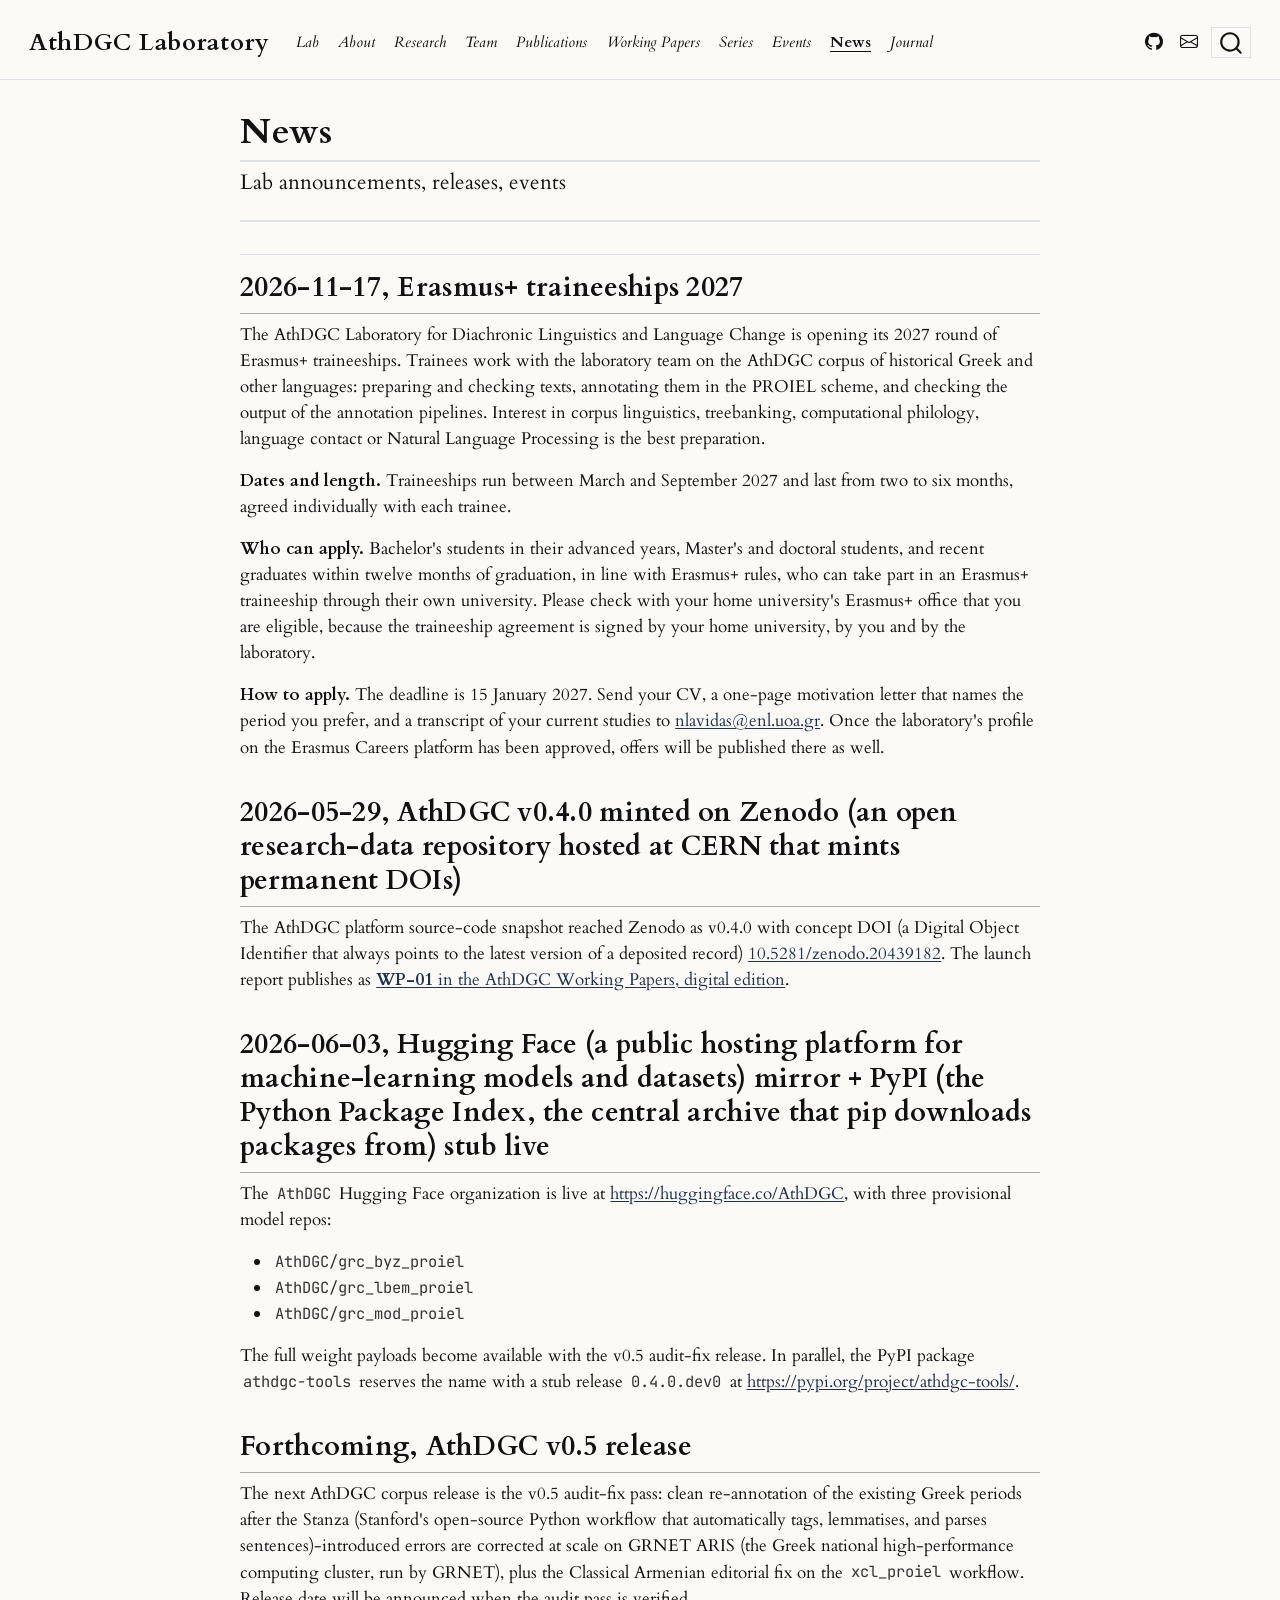
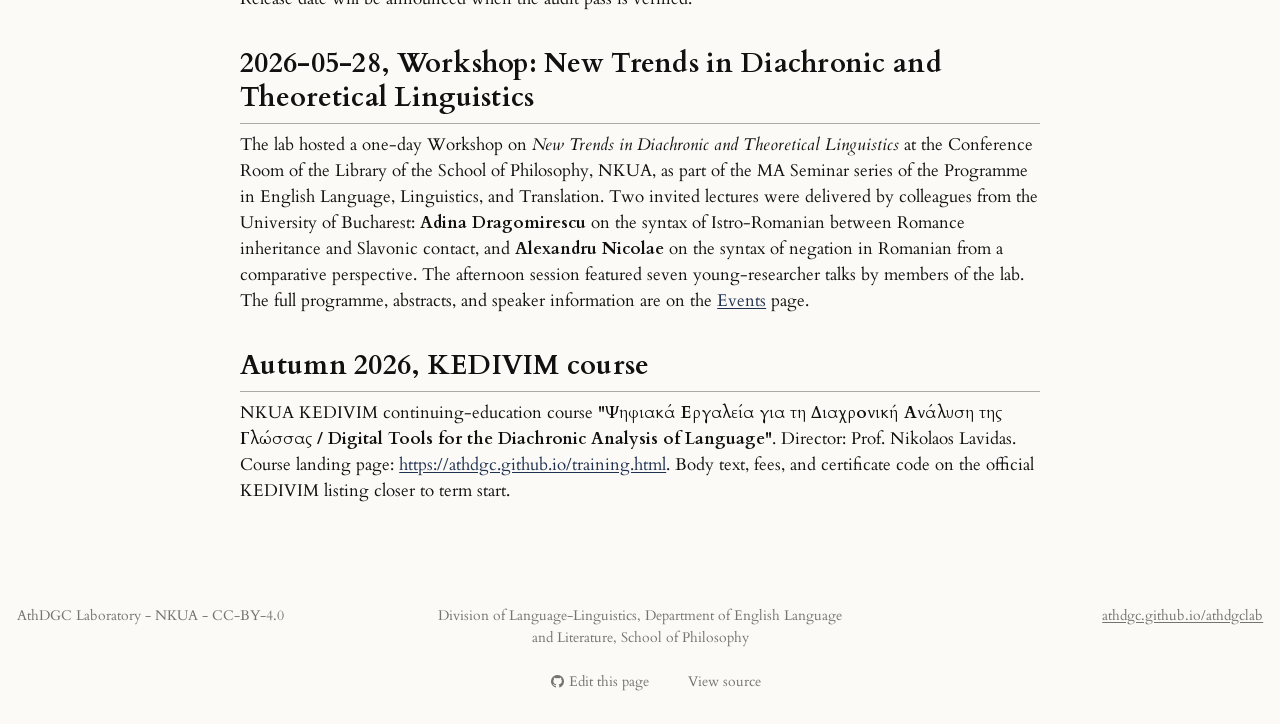
==== commit 3beda3ad: "News: Erasmus+ traineeships 2027" ====
--- a/news.html
+++ b/news.html
@@ -179,6 +179,13 @@
 </header>
 
 
+<section id="erasmus-traineeships-2027" class="level2">
+<h2 class="anchored" data-anchor-id="erasmus-traineeships-2027">2026-11-17, Erasmus+ traineeships 2027</h2>
+<p>The AthDGC Laboratory for Diachronic Linguistics and Language Change is opening its 2027 round of Erasmus+ traineeships. Trainees work with the laboratory team on the AthDGC corpus of historical Greek and other languages: preparing and checking texts, annotating them in the PROIEL scheme, and checking the output of the annotation pipelines. Interest in corpus linguistics, treebanking, computational philology, language contact or Natural Language Processing is the best preparation.</p>
+<p><strong>Dates and length.</strong> Traineeships run between March and September 2027 and last from two to six months, agreed individually with each trainee.</p>
+<p><strong>Who can apply.</strong> Bachelor's students in their advanced years, Master's and doctoral students, and recent graduates within twelve months of graduation, in line with Erasmus+ rules, who can take part in an Erasmus+ traineeship through their own university. Please check with your home university's Erasmus+ office that you are eligible, because the traineeship agreement is signed by your home university, by you and by the laboratory.</p>
+<p><strong>How to apply.</strong> The deadline is 15 January 2027. Send your CV, a one-page motivation letter that names the period you prefer, and a transcript of your current studies to <a href="mailto:nlavidas@enl.uoa.gr">nlavidas@enl.uoa.gr</a>. Once the laboratory's profile on the Erasmus Careers platform has been approved, offers will be published there as well.</p>
+</section>
 <section id="athdgc-v0.4.0-minted-on-zenodo-an-open-research-data-repository-hosted-at-cern-that-mints-permanent-dois" class="level2">
 <h2 class="anchored" data-anchor-id="athdgc-v0.4.0-minted-on-zenodo-an-open-research-data-repository-hosted-at-cern-that-mints-permanent-dois">2026-05-29, AthDGC v0.4.0 minted on Zenodo (an open research-data repository hosted at CERN that mints permanent DOIs)</h2>
 <p>The AthDGC platform source-code snapshot reached Zenodo as v0.4.0 with concept DOI (a Digital Object Identifier that always points to the latest version of a deposited record) <a href="https://doi.org/10.5281/zenodo.20439182">10.5281/zenodo.20439182</a>. The launch report publishes as <a href="./papers/01-athdgc-launch.html"><strong>WP-01</strong> in the AthDGC Working Papers, digital edition</a>.</p>
@@ -627,4 +634,4 @@
 
 
 
-</body></html>+</body></html>
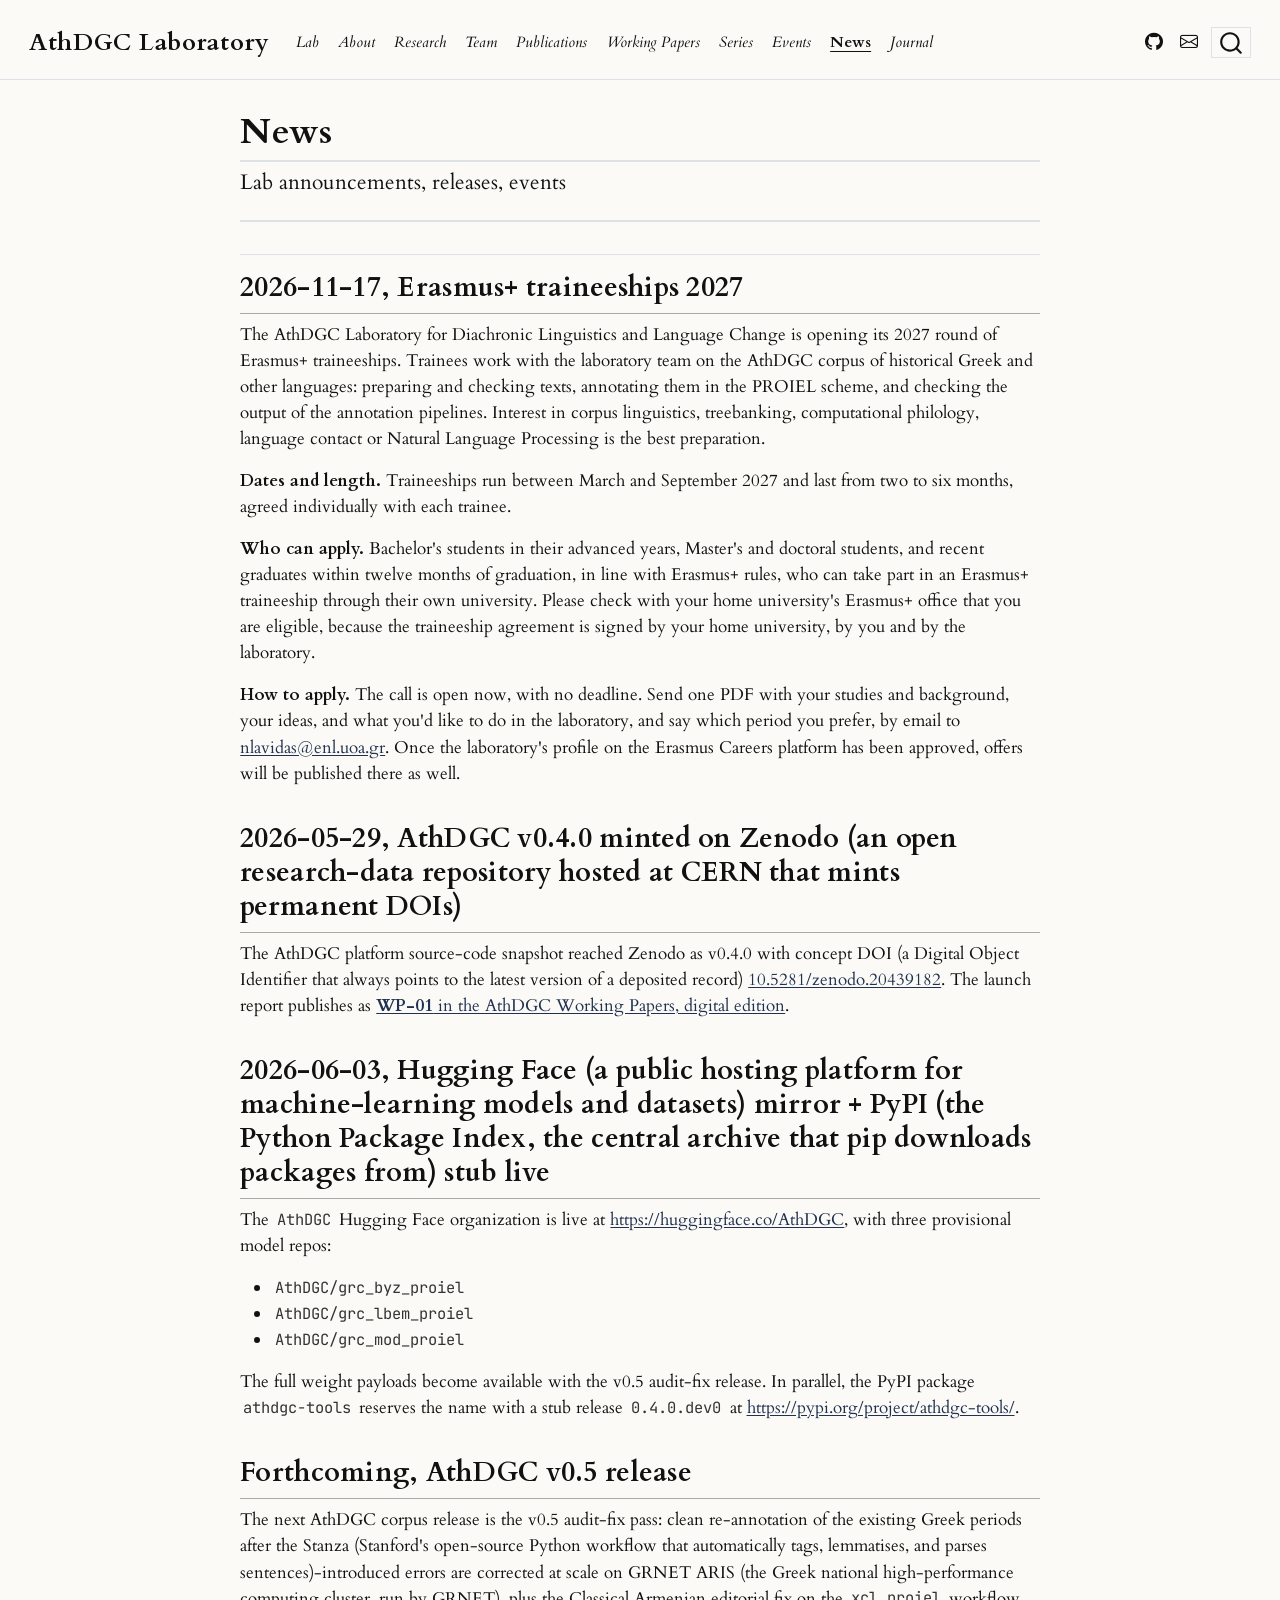
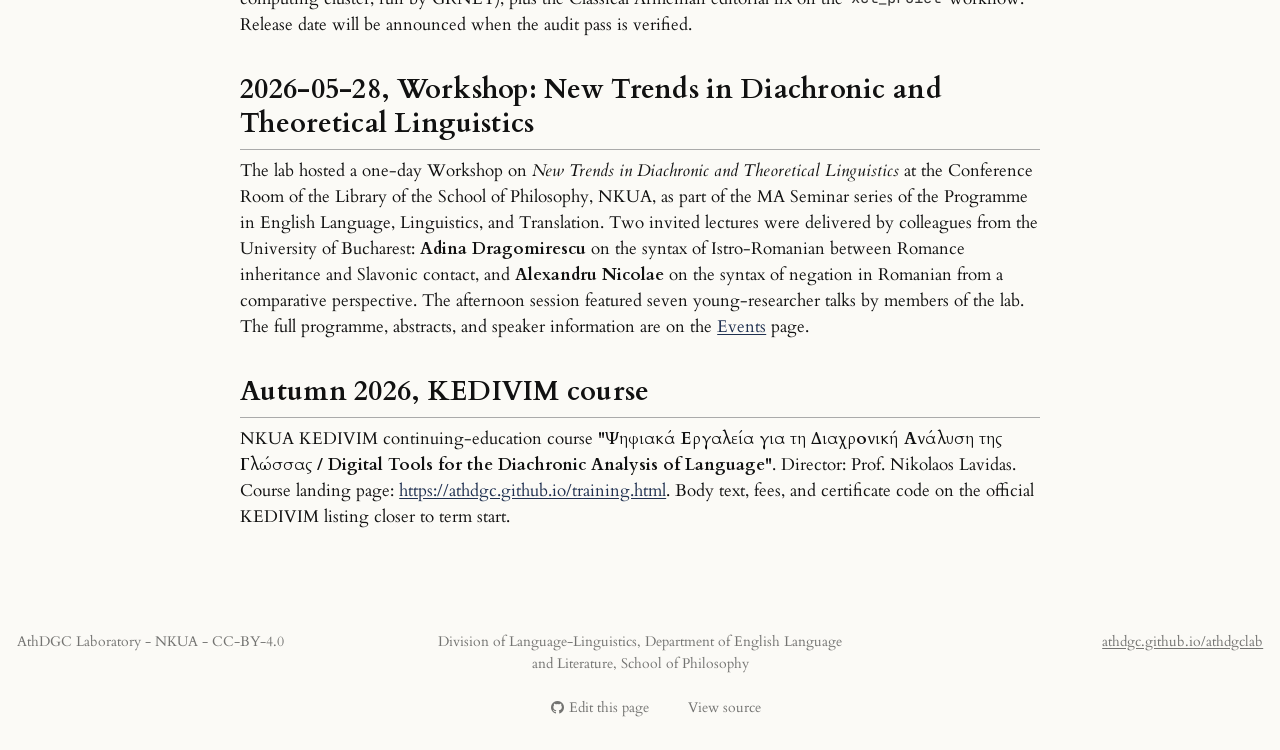
==== commit d948828c: "News: open call, one PDF by email, no deadline" ====
--- a/news.html
+++ b/news.html
@@ -184,7 +184,7 @@
 <p>The AthDGC Laboratory for Diachronic Linguistics and Language Change is opening its 2027 round of Erasmus+ traineeships. Trainees work with the laboratory team on the AthDGC corpus of historical Greek and other languages: preparing and checking texts, annotating them in the PROIEL scheme, and checking the output of the annotation pipelines. Interest in corpus linguistics, treebanking, computational philology, language contact or Natural Language Processing is the best preparation.</p>
 <p><strong>Dates and length.</strong> Traineeships run between March and September 2027 and last from two to six months, agreed individually with each trainee.</p>
 <p><strong>Who can apply.</strong> Bachelor's students in their advanced years, Master's and doctoral students, and recent graduates within twelve months of graduation, in line with Erasmus+ rules, who can take part in an Erasmus+ traineeship through their own university. Please check with your home university's Erasmus+ office that you are eligible, because the traineeship agreement is signed by your home university, by you and by the laboratory.</p>
-<p><strong>How to apply.</strong> The deadline is 15 January 2027. Send your CV, a one-page motivation letter that names the period you prefer, and a transcript of your current studies to <a href="mailto:nlavidas@enl.uoa.gr">nlavidas@enl.uoa.gr</a>. Once the laboratory's profile on the Erasmus Careers platform has been approved, offers will be published there as well.</p>
+<p><strong>How to apply.</strong> The call is open now, with no deadline. Send one PDF with your studies and background, your ideas, and what you'd like to do in the laboratory, and say which period you prefer, by email to <a href="mailto:nlavidas@enl.uoa.gr">nlavidas@enl.uoa.gr</a>. Once the laboratory's profile on the Erasmus Careers platform has been approved, offers will be published there as well.</p>
 </section>
 <section id="athdgc-v0.4.0-minted-on-zenodo-an-open-research-data-repository-hosted-at-cern-that-mints-permanent-dois" class="level2">
 <h2 class="anchored" data-anchor-id="athdgc-v0.4.0-minted-on-zenodo-an-open-research-data-repository-hosted-at-cern-that-mints-permanent-dois">2026-05-29, AthDGC v0.4.0 minted on Zenodo (an open research-data repository hosted at CERN that mints permanent DOIs)</h2>
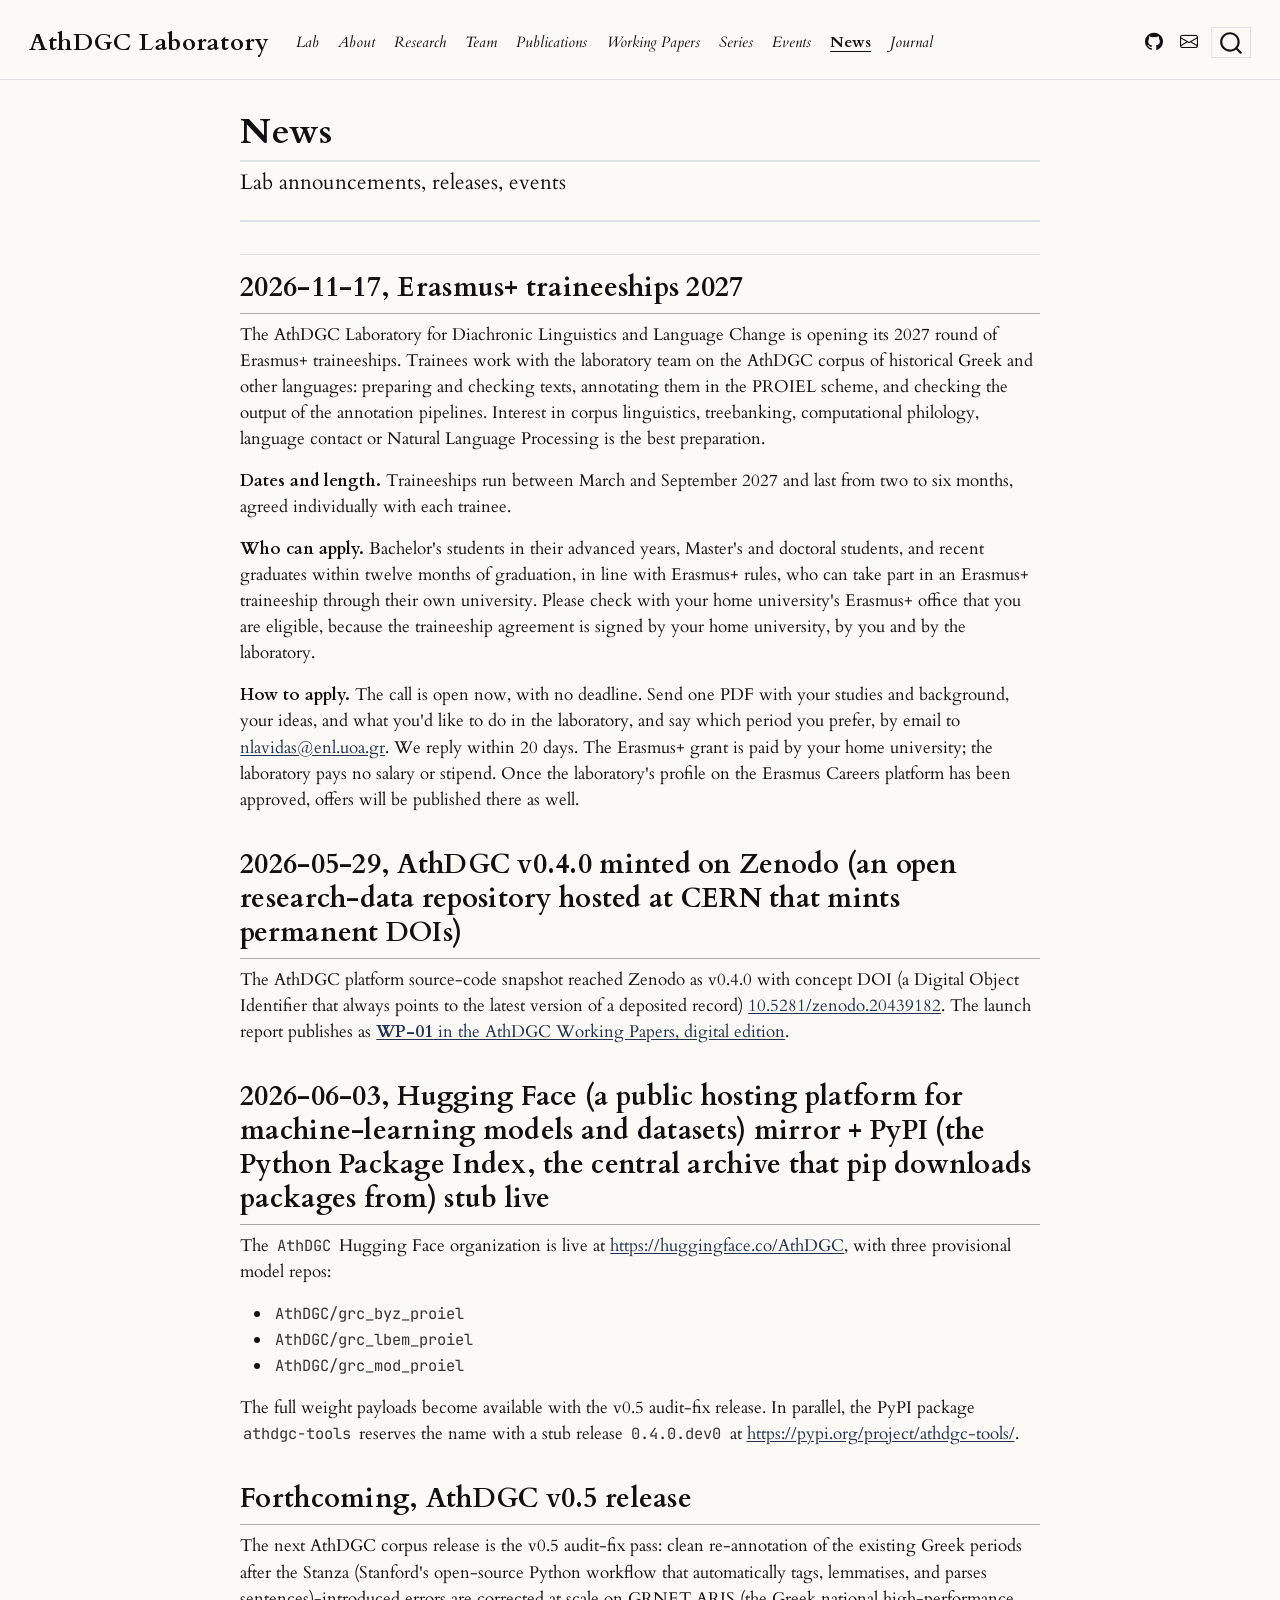
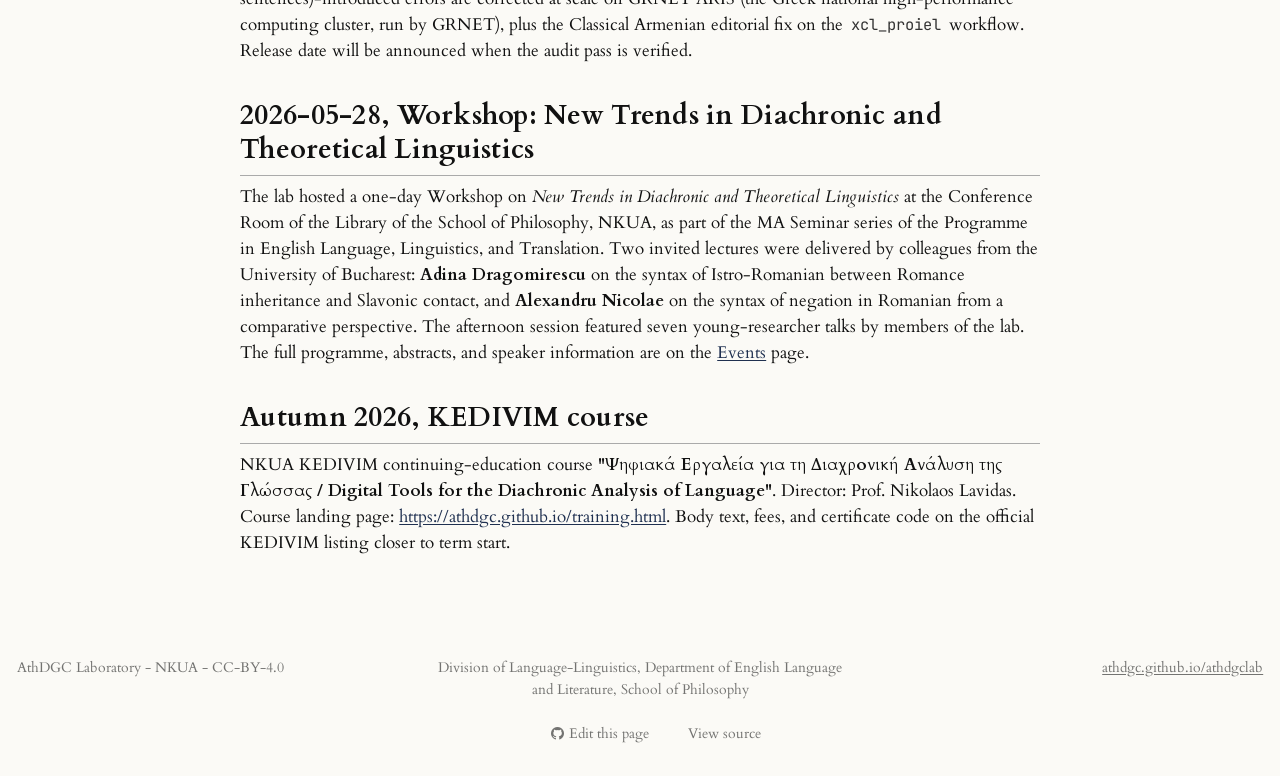
==== commit 148499c1: "News: funding line and reply within 20 days" ====
--- a/news.html
+++ b/news.html
@@ -184,7 +184,7 @@
 <p>The AthDGC Laboratory for Diachronic Linguistics and Language Change is opening its 2027 round of Erasmus+ traineeships. Trainees work with the laboratory team on the AthDGC corpus of historical Greek and other languages: preparing and checking texts, annotating them in the PROIEL scheme, and checking the output of the annotation pipelines. Interest in corpus linguistics, treebanking, computational philology, language contact or Natural Language Processing is the best preparation.</p>
 <p><strong>Dates and length.</strong> Traineeships run between March and September 2027 and last from two to six months, agreed individually with each trainee.</p>
 <p><strong>Who can apply.</strong> Bachelor's students in their advanced years, Master's and doctoral students, and recent graduates within twelve months of graduation, in line with Erasmus+ rules, who can take part in an Erasmus+ traineeship through their own university. Please check with your home university's Erasmus+ office that you are eligible, because the traineeship agreement is signed by your home university, by you and by the laboratory.</p>
-<p><strong>How to apply.</strong> The call is open now, with no deadline. Send one PDF with your studies and background, your ideas, and what you'd like to do in the laboratory, and say which period you prefer, by email to <a href="mailto:nlavidas@enl.uoa.gr">nlavidas@enl.uoa.gr</a>. Once the laboratory's profile on the Erasmus Careers platform has been approved, offers will be published there as well.</p>
+<p><strong>How to apply.</strong> The call is open now, with no deadline. Send one PDF with your studies and background, your ideas, and what you'd like to do in the laboratory, and say which period you prefer, by email to <a href="mailto:nlavidas@enl.uoa.gr">nlavidas@enl.uoa.gr</a>. We reply within 20 days. The Erasmus+ grant is paid by your home university; the laboratory pays no salary or stipend. Once the laboratory's profile on the Erasmus Careers platform has been approved, offers will be published there as well.</p>
 </section>
 <section id="athdgc-v0.4.0-minted-on-zenodo-an-open-research-data-repository-hosted-at-cern-that-mints-permanent-dois" class="level2">
 <h2 class="anchored" data-anchor-id="athdgc-v0.4.0-minted-on-zenodo-an-open-research-data-repository-hosted-at-cern-that-mints-permanent-dois">2026-05-29, AthDGC v0.4.0 minted on Zenodo (an open research-data repository hosted at CERN that mints permanent DOIs)</h2>
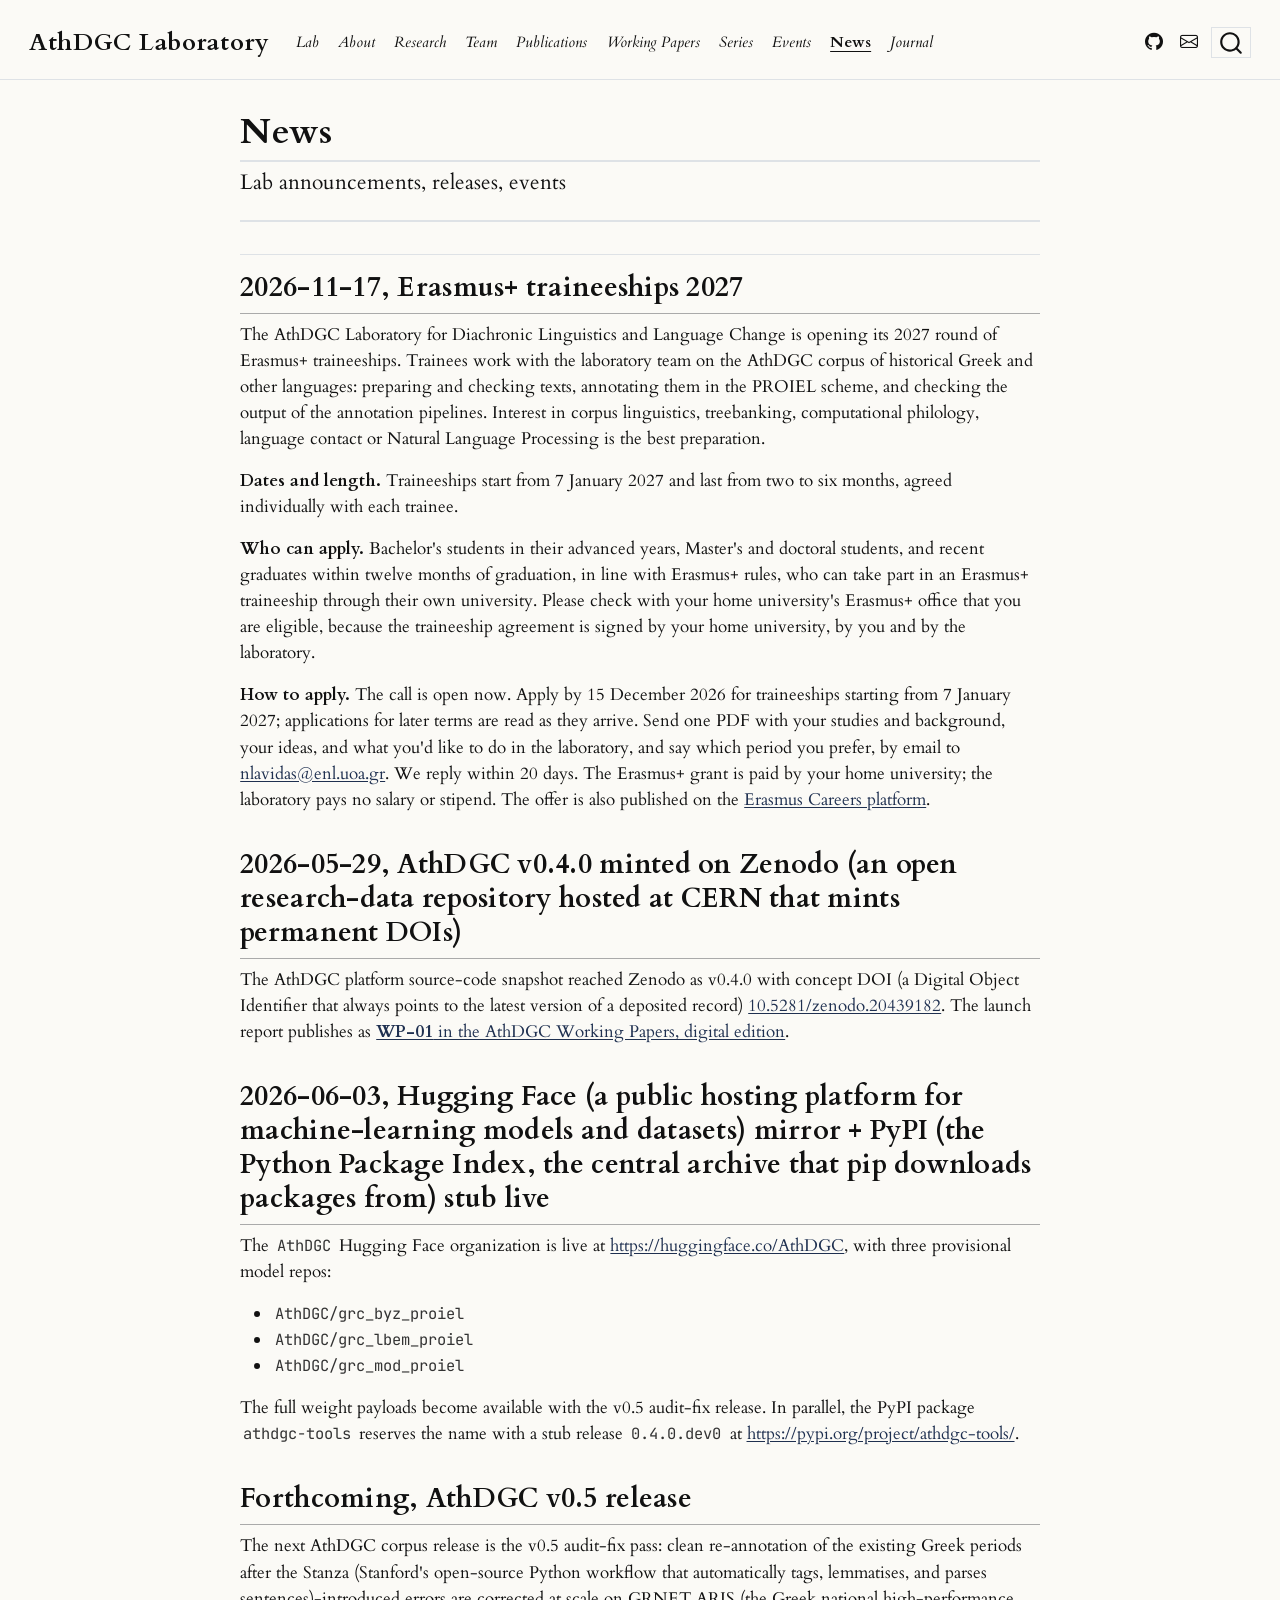
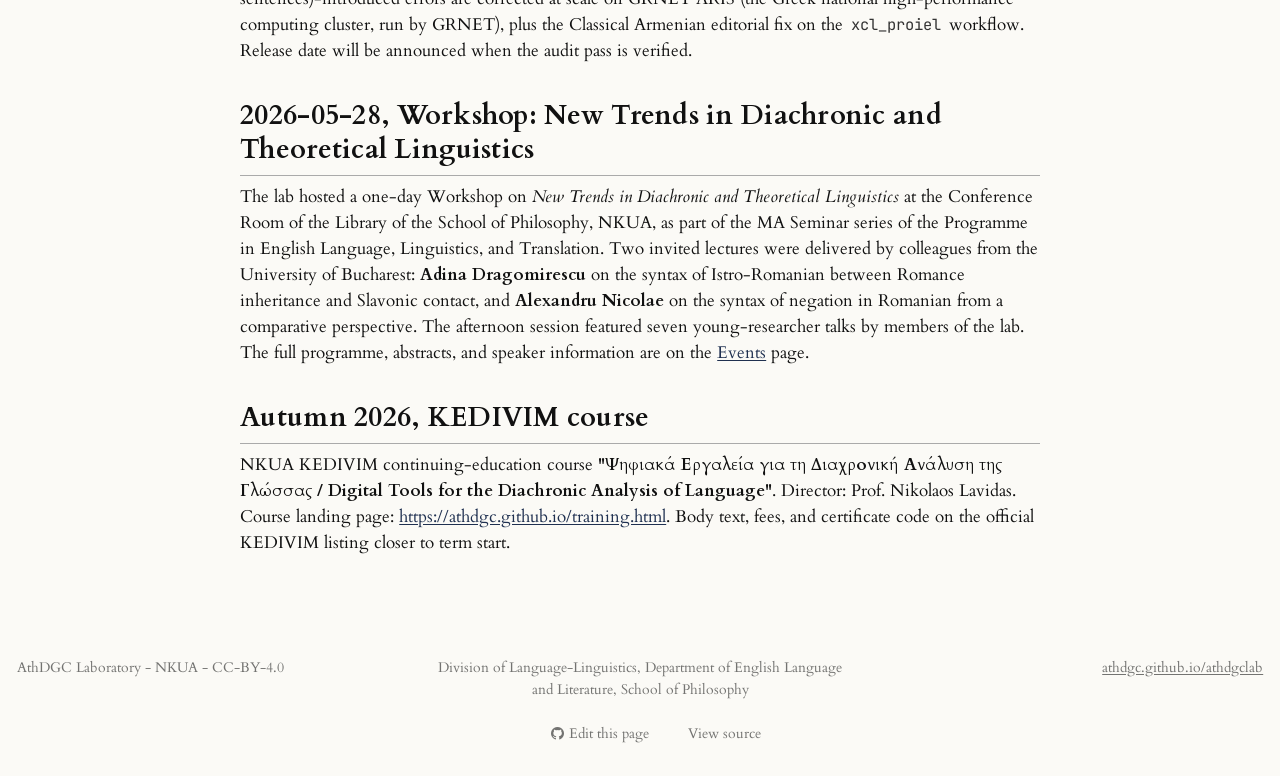
==== commit 74488d83: "News: apply by 15 December 2026, offer on Erasmus Careers" ====
--- a/news.html
+++ b/news.html
@@ -182,9 +182,9 @@
 <section id="erasmus-traineeships-2027" class="level2">
 <h2 class="anchored" data-anchor-id="erasmus-traineeships-2027">2026-11-17, Erasmus+ traineeships 2027</h2>
 <p>The AthDGC Laboratory for Diachronic Linguistics and Language Change is opening its 2027 round of Erasmus+ traineeships. Trainees work with the laboratory team on the AthDGC corpus of historical Greek and other languages: preparing and checking texts, annotating them in the PROIEL scheme, and checking the output of the annotation pipelines. Interest in corpus linguistics, treebanking, computational philology, language contact or Natural Language Processing is the best preparation.</p>
-<p><strong>Dates and length.</strong> Traineeships run between March and September 2027 and last from two to six months, agreed individually with each trainee.</p>
+<p><strong>Dates and length.</strong> Traineeships start from 7 January 2027 and last from two to six months, agreed individually with each trainee.</p>
 <p><strong>Who can apply.</strong> Bachelor's students in their advanced years, Master's and doctoral students, and recent graduates within twelve months of graduation, in line with Erasmus+ rules, who can take part in an Erasmus+ traineeship through their own university. Please check with your home university's Erasmus+ office that you are eligible, because the traineeship agreement is signed by your home university, by you and by the laboratory.</p>
-<p><strong>How to apply.</strong> The call is open now, with no deadline. Send one PDF with your studies and background, your ideas, and what you'd like to do in the laboratory, and say which period you prefer, by email to <a href="mailto:nlavidas@enl.uoa.gr">nlavidas@enl.uoa.gr</a>. We reply within 20 days. The Erasmus+ grant is paid by your home university; the laboratory pays no salary or stipend. Once the laboratory's profile on the Erasmus Careers platform has been approved, offers will be published there as well.</p>
+<p><strong>How to apply.</strong> The call is open now. Apply by 15 December 2026 for traineeships starting from 7 January 2027; applications for later terms are read as they arrive. Send one PDF with your studies and background, your ideas, and what you'd like to do in the laboratory, and say which period you prefer, by email to <a href="mailto:nlavidas@enl.uoa.gr">nlavidas@enl.uoa.gr</a>. We reply within 20 days. The Erasmus+ grant is paid by your home university; the laboratory pays no salary or stipend. The offer is also published on the <a href="https://www.erasmuscareers.org/traineeship-offers/research-traineeship-corpus-linguistics-and-treebanking-historical-greek-athens" target="_blank" rel="noopener">Erasmus Careers platform</a>.</p>
 </section>
 <section id="athdgc-v0.4.0-minted-on-zenodo-an-open-research-data-repository-hosted-at-cern-that-mints-permanent-dois" class="level2">
 <h2 class="anchored" data-anchor-id="athdgc-v0.4.0-minted-on-zenodo-an-open-research-data-repository-hosted-at-cern-that-mints-permanent-dois">2026-05-29, AthDGC v0.4.0 minted on Zenodo (an open research-data repository hosted at CERN that mints permanent DOIs)</h2>
